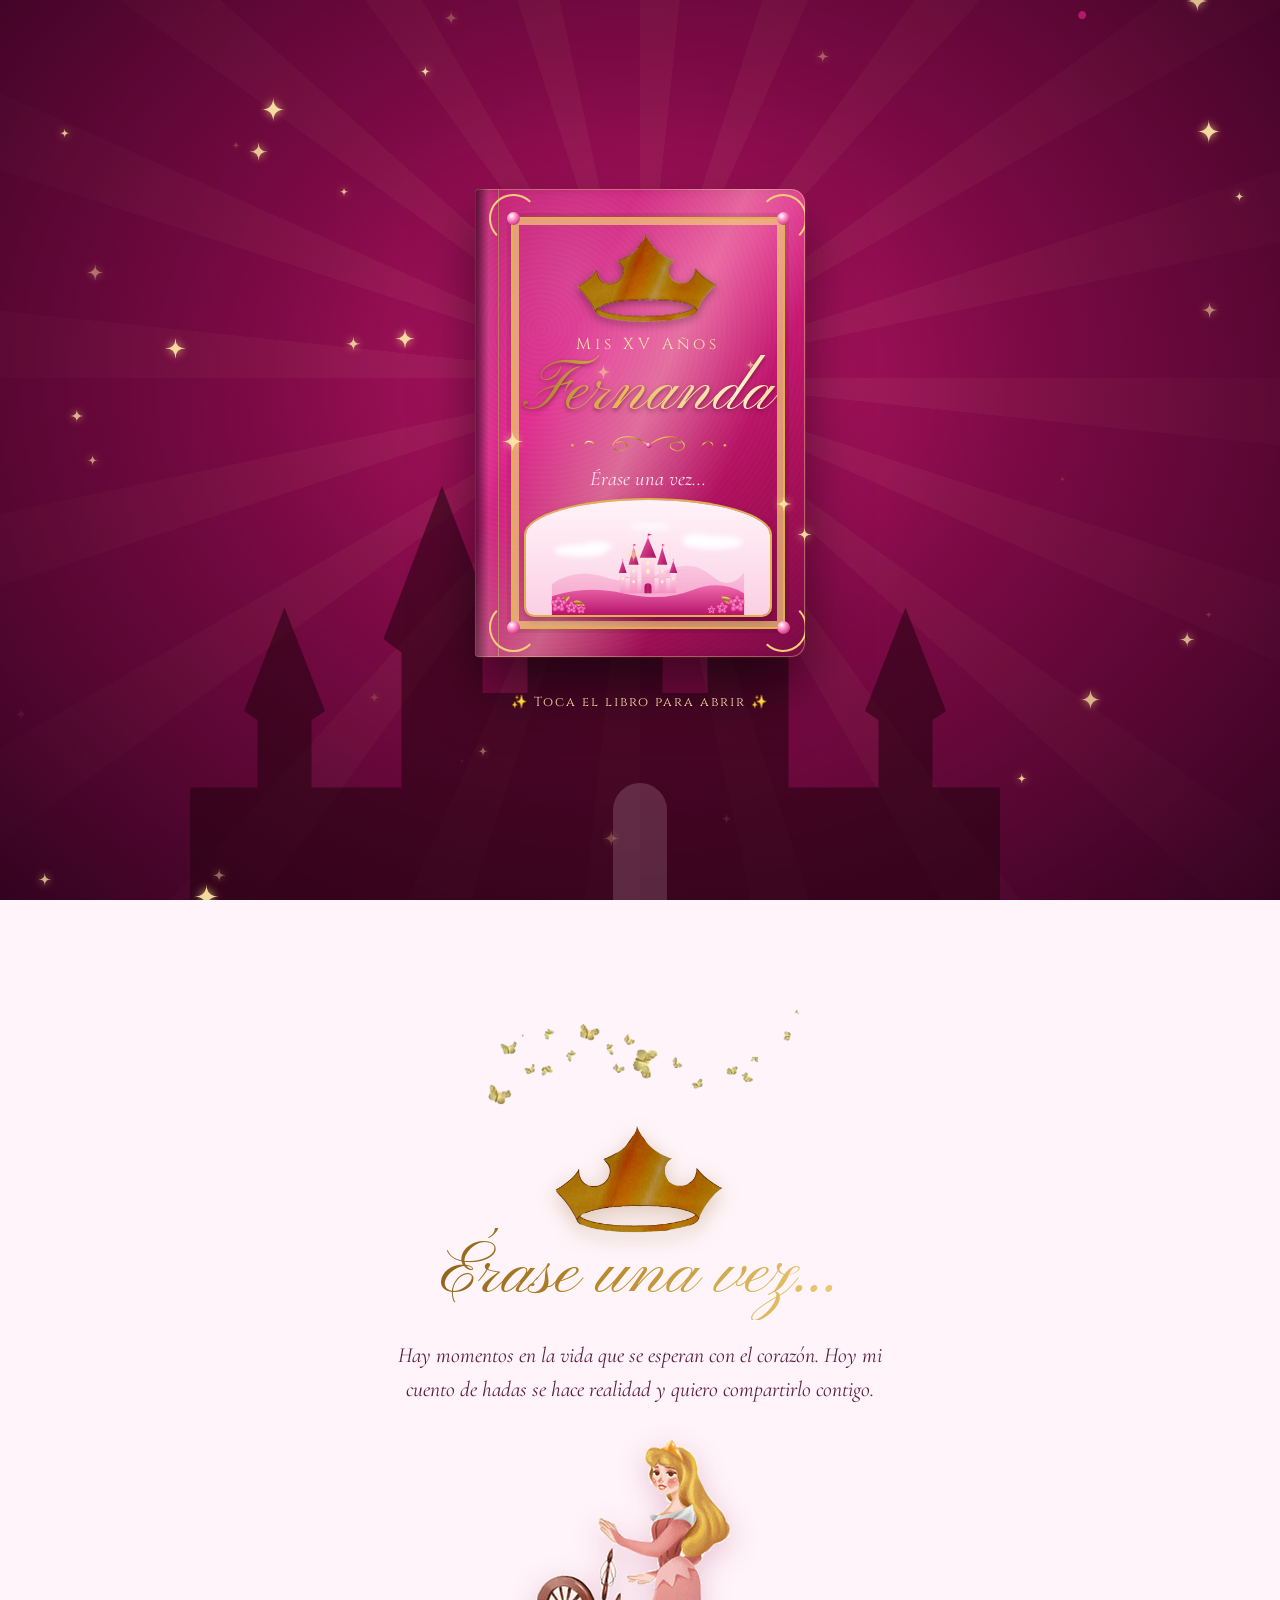
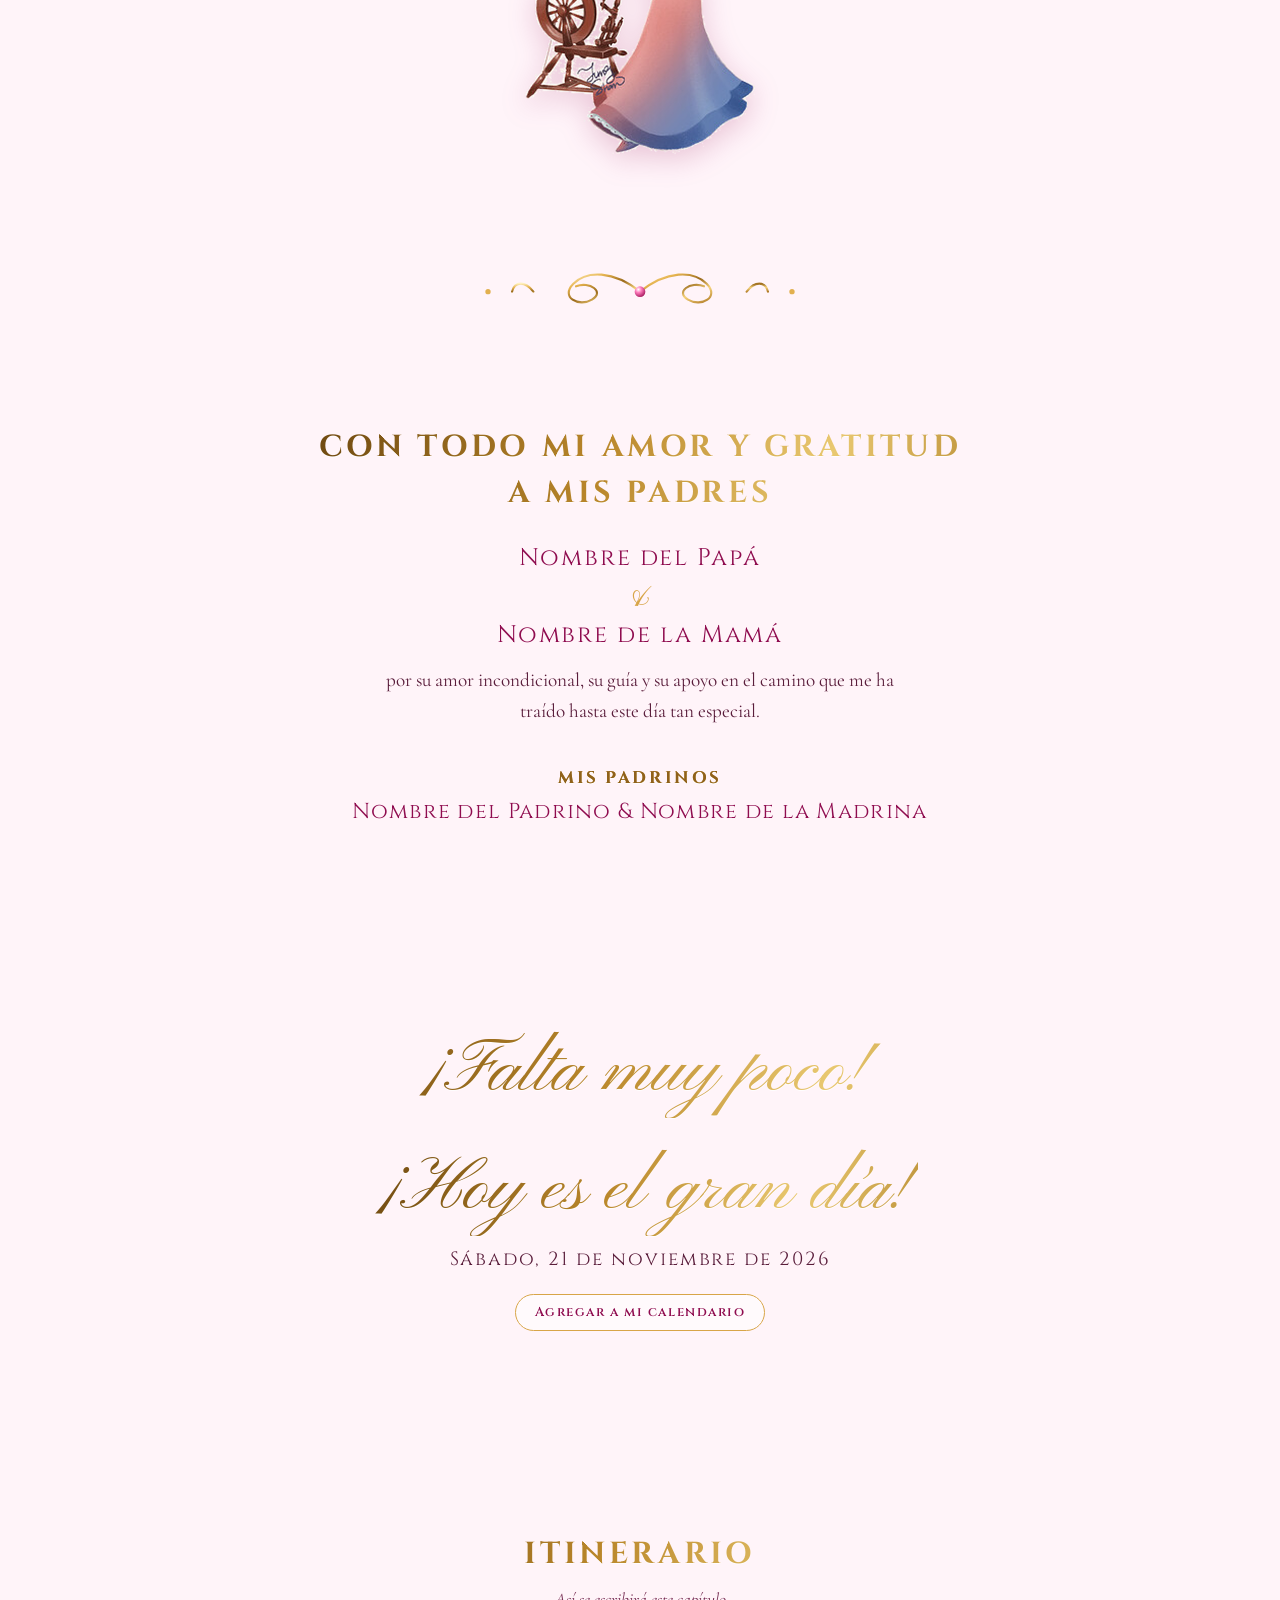
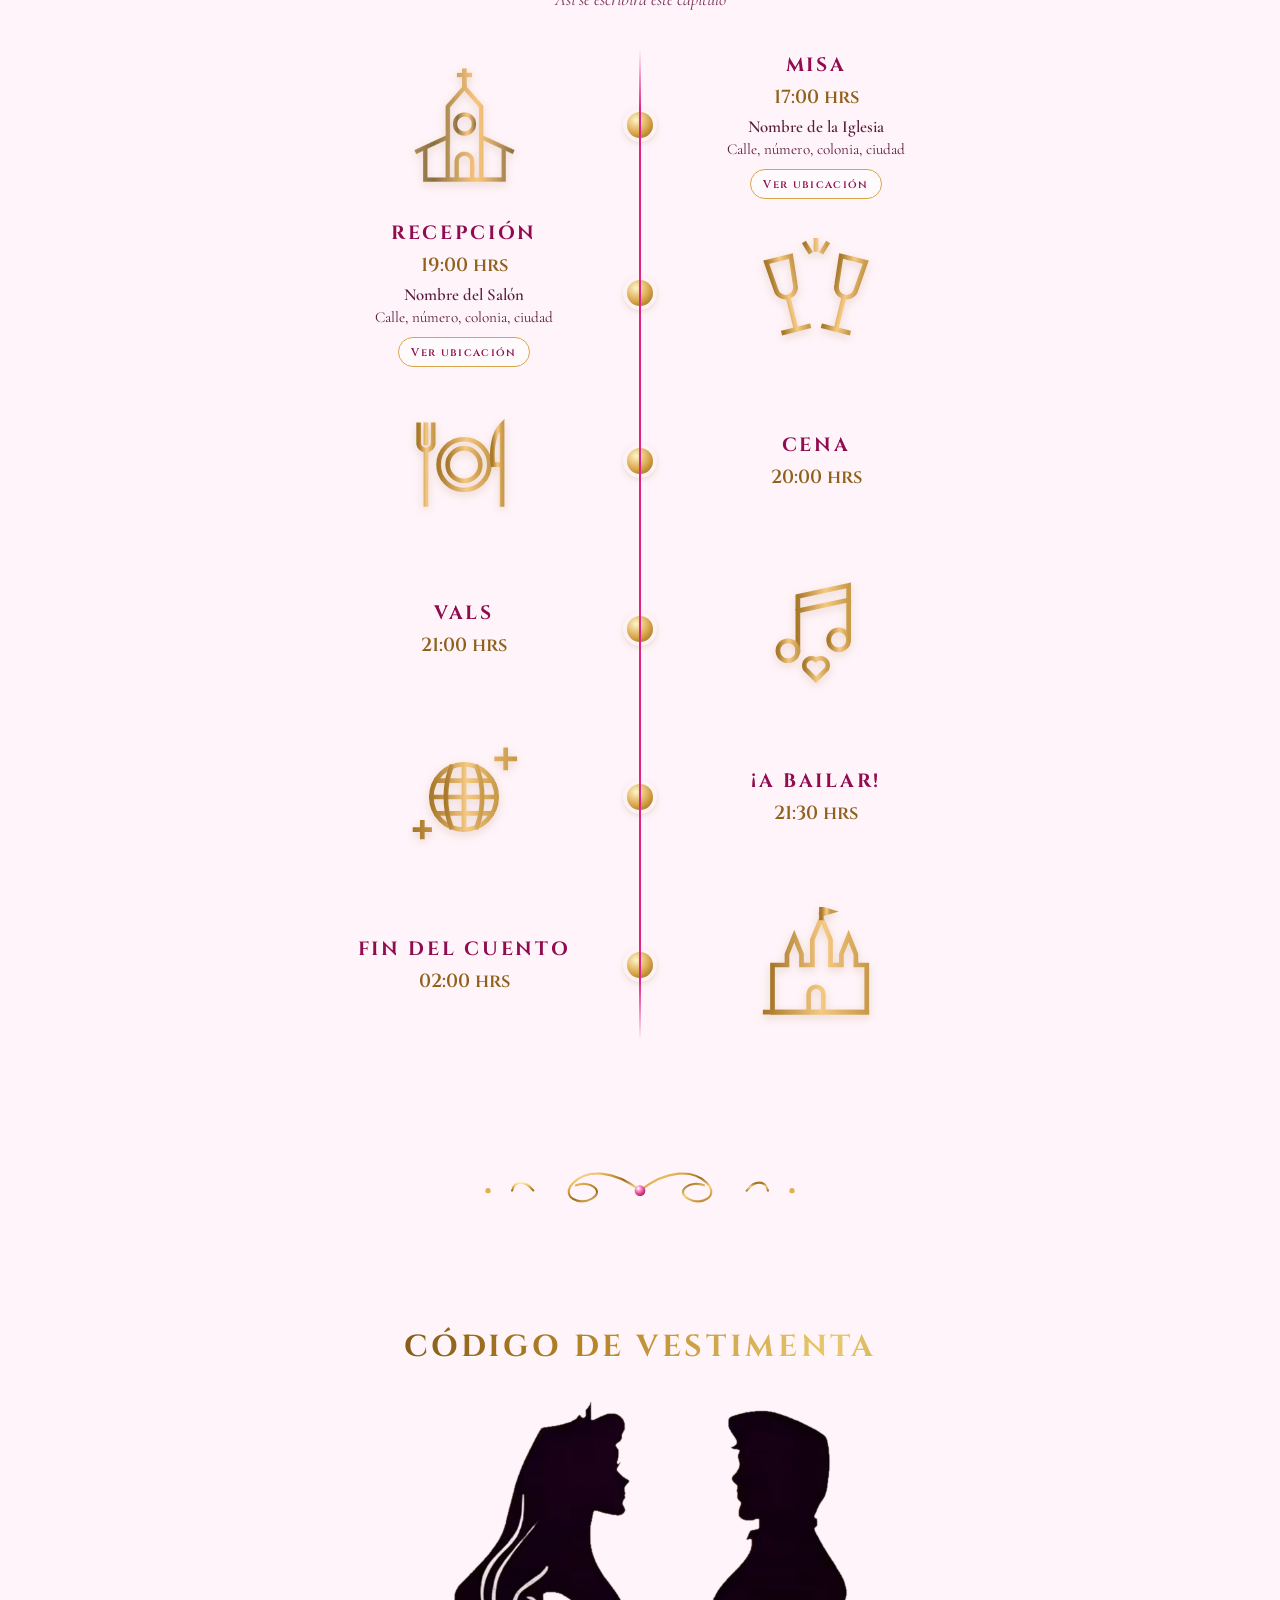
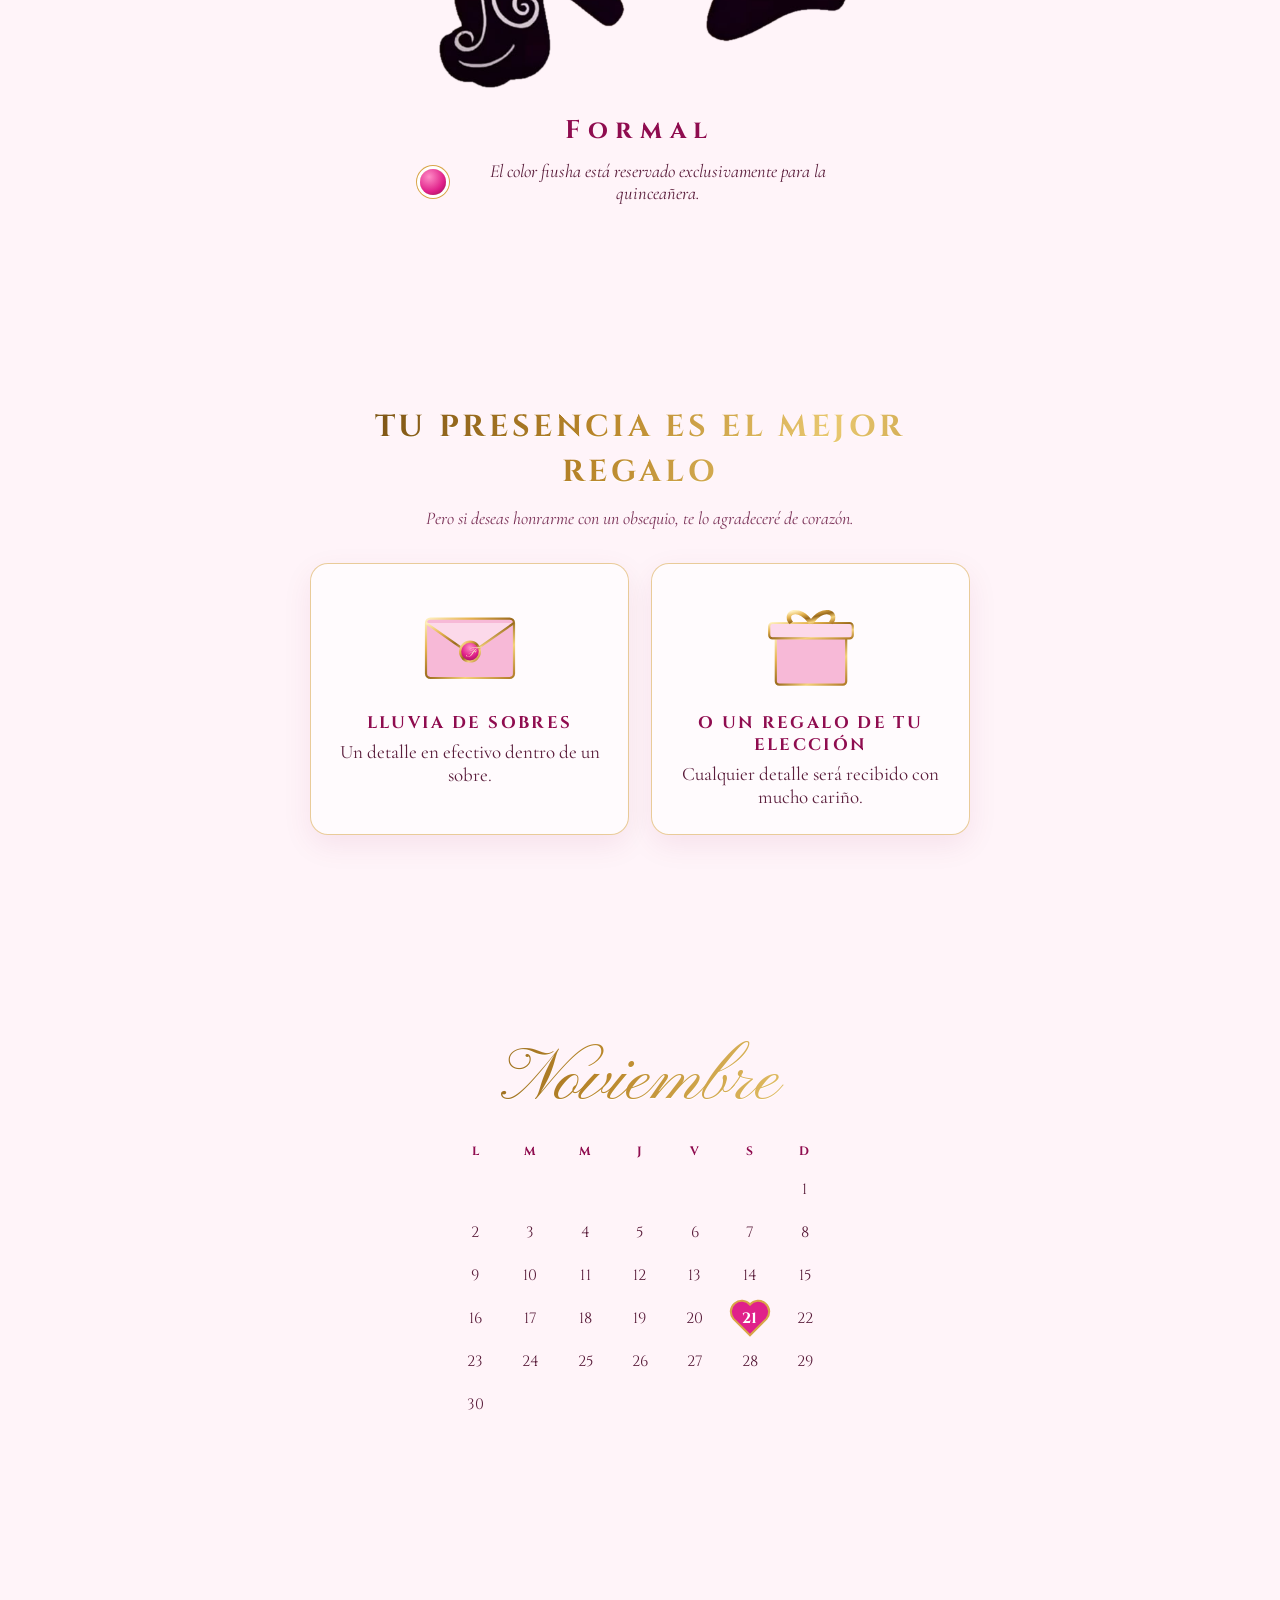
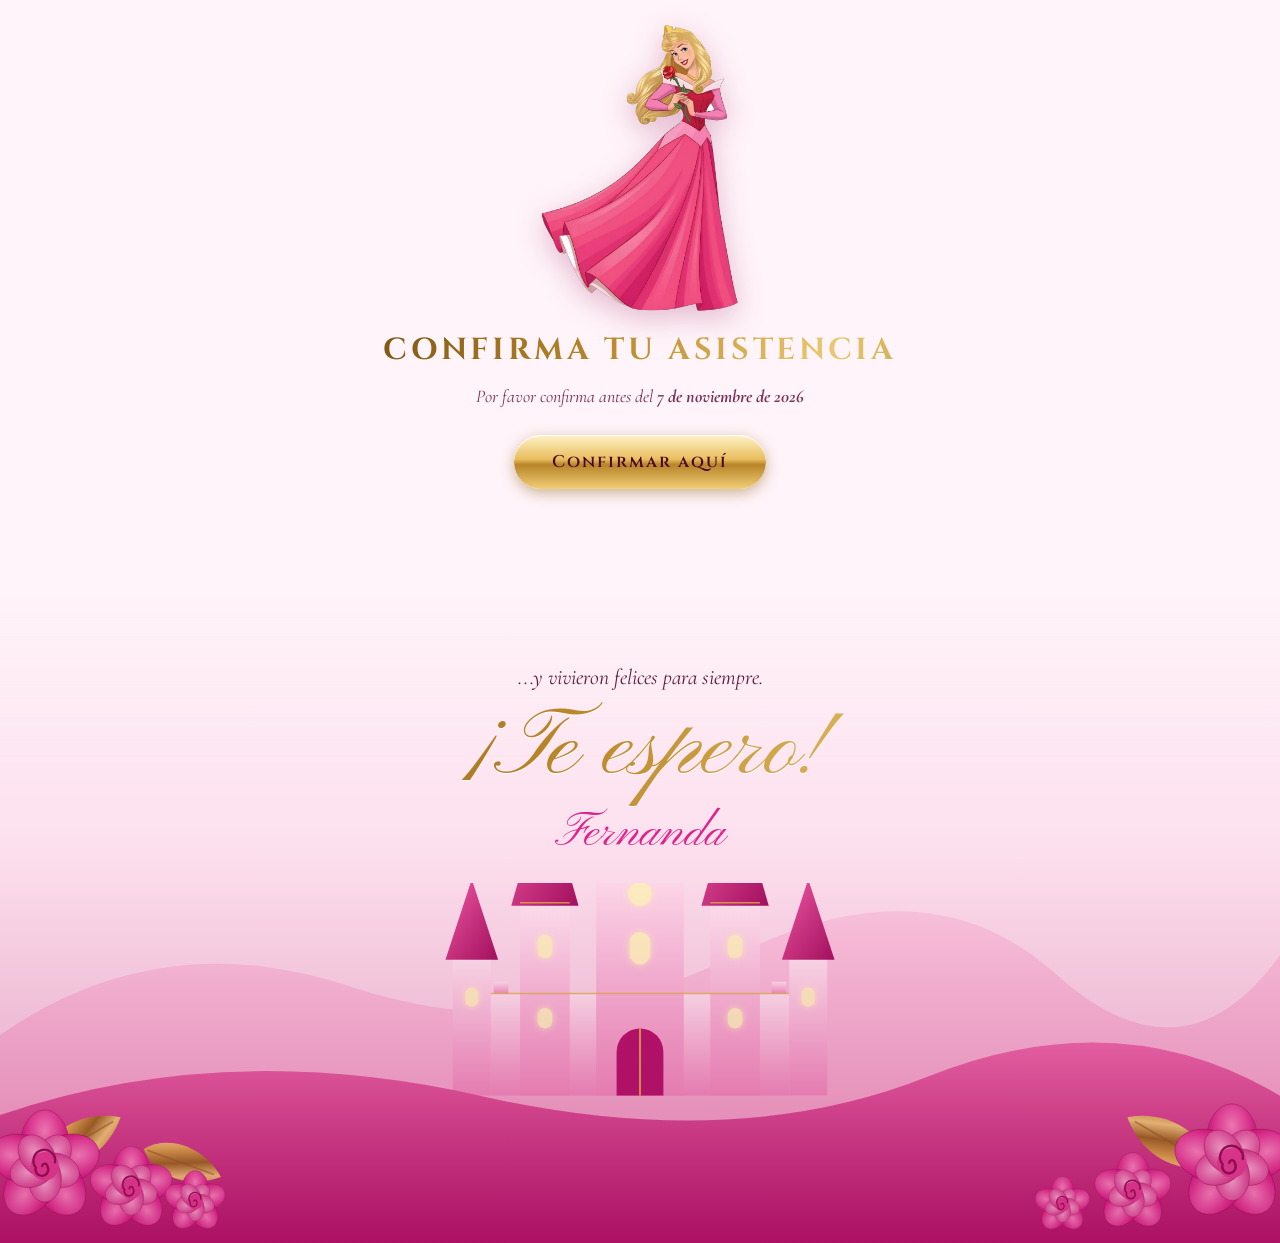
==== index.html @ 74679d44 "Invitación XV años de Fernanda - temática Aurora Co-Authored-By: Claude Opus 5.5 <noreply@anthropic." ====
<!DOCTYPE html>
<html lang="es">
<head>
  <meta charset="UTF-8">
  <meta name="viewport" content="width=device-width, initial-scale=1, viewport-fit=cover">
  <title>Mis XV Años · Fernanda</title>
  <meta name="description" content="Estás invitado a los XV años de Fernanda. Un cuento de hadas hecho realidad.">
  <meta name="theme-color" content="#a3105e">
  <link rel="icon" href="data:image/svg+xml,%3Csvg xmlns='http://www.w3.org/2000/svg' viewBox='0 0 100 100'%3E%3Ctext y='.9em' font-size='90'%3E%F0%9F%91%91%3C/text%3E%3C/svg%3E">
  <meta property="og:title" content="Mis XV Años · Fernanda">
  <meta property="og:description" content="Érase una vez... un cuento que quiero compartir contigo.">

  <link rel="preconnect" href="https://fonts.googleapis.com">
  <link rel="preconnect" href="https://fonts.gstatic.com" crossorigin>
  <link href="https://fonts.googleapis.com/css2?family=Cinzel:wght@400;600;700&family=Cormorant+Garamond:ital,wght@0,400;0,500;0,600;1,500&family=Pinyon+Script&display=swap" rel="stylesheet">
  <link rel="stylesheet" href="css/styles.css?v=9">
</head>
<body class="locked">

  <!-- ================= SÍMBOLOS SVG REUTILIZABLES ================= -->
  <svg class="svg-defs" aria-hidden="true">
    <defs>
      <linearGradient id="gOro" x1="0" y1="0" x2="1" y2="1">
        <stop offset="0" stop-color="#fff1c1"/>
        <stop offset=".25" stop-color="#e6b450"/>
        <stop offset=".5" stop-color="#9a6a1c"/>
        <stop offset=".72" stop-color="#f5d27a"/>
        <stop offset="1" stop-color="#b07a26"/>
      </linearGradient>
      <linearGradient id="gOroV" x1="0" y1="0" x2="0" y2="1">
        <stop offset="0" stop-color="#fff3c9"/>
        <stop offset=".45" stop-color="#e2b04f"/>
        <stop offset=".6" stop-color="#a8731f"/>
        <stop offset="1" stop-color="#f2cf78"/>
      </linearGradient>
      <radialGradient id="gPetalo" cx=".5" cy=".3" r=".8">
        <stop offset="0" stop-color="#ff8cc6"/>
        <stop offset=".55" stop-color="#e0218a"/>
        <stop offset="1" stop-color="#8f0c4f"/>
      </radialGradient>
      <radialGradient id="gPetaloIn" cx=".5" cy=".4" r=".7">
        <stop offset="0" stop-color="#ffb3d9"/>
        <stop offset="1" stop-color="#d1187b"/>
      </radialGradient>
      <radialGradient id="gGema" cx=".35" cy=".3" r=".8">
        <stop offset="0" stop-color="#fff"/>
        <stop offset=".35" stop-color="#ff7fbf"/>
        <stop offset="1" stop-color="#9c0d52"/>
      </radialGradient>
      <radialGradient id="gPerla" cx=".35" cy=".3" r=".8">
        <stop offset="0" stop-color="#fff"/>
        <stop offset=".6" stop-color="#f6e6ee"/>
        <stop offset="1" stop-color="#c9a2b5"/>
      </radialGradient>

      <linearGradient id="gIcono" x1="0" y1="0" x2="1" y2="0">
        <stop offset="0" stop-color="#a8792a"/>
        <stop offset=".55" stop-color="#f6c983"/>
        <stop offset="1" stop-color="#c99a4a"/>
      </linearGradient>
      <linearGradient id="gMuro" x1="0" y1="0" x2="0" y2="1">
        <stop offset="0" stop-color="#ffe3f0"/>
        <stop offset="1" stop-color="#f490c2"/>
      </linearGradient>
      <linearGradient id="gTecho" x1="0" y1="0" x2="1" y2="1">
        <stop offset="0" stop-color="#f35aa6"/>
        <stop offset="1" stop-color="#a3105e"/>
      </linearGradient>
      <linearGradient id="gColina1" x1="0" y1="0" x2="0" y2="1">
        <stop offset="0" stop-color="#fbc6df"/>
        <stop offset="1" stop-color="#f39ac6"/>
      </linearGradient>
      <linearGradient id="gColina2" x1="0" y1="0" x2="0" y2="1">
        <stop offset="0" stop-color="#ee6aac"/>
        <stop offset="1" stop-color="#b5126a"/>
      </linearGradient>
      <filter id="fNube" x="-20%" y="-60%" width="140%" height="220%"><feGaussianBlur stdDeviation="5"/></filter>
      <filter id="fLuz" x="-100%" y="-100%" width="300%" height="300%">
        <feGaussianBlur stdDeviation="2.5" result="b"/>
        <feMerge><feMergeNode in="b"/><feMergeNode in="SourceGraphic"/></feMerge>
      </filter>

      <!-- Castillo detallado -->
      <symbol id="castilloHD" viewBox="60 -20 280 280">
        <g fill="url(#gMuro)">
          <rect x="72" y="165" width="26" height="95"/>
          <rect x="302" y="165" width="26" height="95"/>
          <rect x="98" y="190" width="204" height="70"/>
          <path d="M100 182h10v8h-10zM118 182h10v8h-10zM136 182h10v8h-10zM254 182h10v8h-10zM272 182h10v8h-10zM290 182h10v8h-10z"/>
          <rect x="118" y="128" width="34" height="132"/>
          <rect x="248" y="128" width="34" height="132"/>
          <rect x="170" y="95" width="60" height="165"/>
        </g>
        <g fill="url(#gTecho)">
          <path d="M67 167 85 112 103 167Z"/><path d="M297 167 315 112 333 167Z"/>
          <path d="M112 130 135 50 158 130Z"/><path d="M242 130 265 50 288 130Z"/>
          <path d="M162 98 200 6 238 98Z"/>
        </g>
        <g stroke="#a3105e" stroke-width="1.5">
          <path d="M200 6V-12M135 50V36M265 50V36M85 112v-10M315 112v-10"/>
        </g>
        <g fill="#e0218a">
          <path d="M200-12l18 5-18 5z"/><path d="M135 36l12 4-12 4z"/><path d="M265 36l12 4-12 4z"/>
        </g>
        <g fill="#fff0c2" filter="url(#fLuz)">
          <circle cx="200" cy="122" r="8"/>
          <rect x="193" y="148" width="14" height="22" rx="7"/>
          <rect x="130" y="150" width="10" height="16" rx="5"/><rect x="260" y="150" width="10" height="16" rx="5"/>
          <rect x="80.5" y="186" width="9" height="13" rx="4.5"/><rect x="310.5" y="186" width="9" height="13" rx="4.5"/>
          <rect x="130" y="200" width="10" height="14" rx="5"/><rect x="260" y="200" width="10" height="14" rx="5"/>
        </g>
        <path d="M184 260v-30a16 16 0 0 1 32 0v30Z" fill="#b5126a"/>
        <path d="M200 214v46" stroke="#e2b04f" stroke-width="1.2"/>
        <g fill="none" stroke="#e2b04f" stroke-width="1" opacity=".8">
          <path d="M170 95h60M118 128h34M248 128h34M98 190h204"/>
        </g>
      </symbol>

      <!-- Escena: cielo, nubes, colinas, castillo y rosas -->
      <symbol id="escena" viewBox="0 0 400 240" preserveAspectRatio="xMidYMax slice">
        <g filter="url(#fNube)" fill="#fff">
          <ellipse cx="60" cy="105" rx="55" ry="13" opacity=".9"/>
          <ellipse cx="95" cy="96" rx="30" ry="11" opacity=".8"/>
          <ellipse cx="335" cy="88" rx="62" ry="14" opacity=".9"/>
          <ellipse cx="300" cy="80" rx="28" ry="10" opacity=".8"/>
          <ellipse cx="205" cy="55" rx="42" ry="9" opacity=".6"/>
        </g>
        <path d="M0 175Q50 140 110 160T230 150T330 156T400 150V240H0Z" fill="url(#gColina1)"/>
        <use href="#castilloHD" x="136" y="66" width="128" height="128"/>
        <path d="M0 200Q70 176 150 194T290 188T400 194V240H0Z" fill="url(#gColina2)"/>
        <g>
          <use href="#hoja" x="10" y="200" width="30" height="16" transform="rotate(-30 25 208)"/>
          <use href="#hoja" x="44" y="208" width="26" height="14" transform="rotate(20 57 215)"/>
          <use href="#rosa" x="-6" y="196" width="40" height="40"/>
          <use href="#rosa" x="26" y="208" width="30" height="30"/>
          <use href="#rosa" x="50" y="216" width="22" height="22"/>
          <use href="#hoja" x="350" y="200" width="30" height="16" transform="rotate(-150 365 208)"/>
          <use href="#rosa" x="364" y="194" width="42" height="42"/>
          <use href="#rosa" x="340" y="210" width="28" height="28"/>
          <use href="#rosa" x="322" y="218" width="20" height="20"/>
        </g>
      </symbol>

      <!-- Rosa -->
      <symbol id="rosa" viewBox="-50 -50 100 100">
        <g fill="url(#gPetalo)" stroke="#7a0a43" stroke-width=".6" stroke-opacity=".5">
          <ellipse rx="19" ry="27" transform="rotate(0) translate(0 -17)"/>
          <ellipse rx="19" ry="27" transform="rotate(72) translate(0 -17)"/>
          <ellipse rx="19" ry="27" transform="rotate(144) translate(0 -17)"/>
          <ellipse rx="19" ry="27" transform="rotate(216) translate(0 -17)"/>
          <ellipse rx="19" ry="27" transform="rotate(288) translate(0 -17)"/>
        </g>
        <g fill="url(#gPetaloIn)" stroke="#8f0c4f" stroke-width=".6" stroke-opacity=".5">
          <ellipse rx="13" ry="18" transform="rotate(36) translate(0 -10)"/>
          <ellipse rx="13" ry="18" transform="rotate(108) translate(0 -10)"/>
          <ellipse rx="13" ry="18" transform="rotate(180) translate(0 -10)"/>
          <ellipse rx="13" ry="18" transform="rotate(252) translate(0 -10)"/>
          <ellipse rx="13" ry="18" transform="rotate(324) translate(0 -10)"/>
        </g>
        <circle r="11" fill="#e83d97"/>
        <path d="M0 0m-2 0a2 2 0 1 1 4 0a5 5 0 1 1-9 1a8.5 8.5 0 1 1 15-4" fill="none" stroke="#8f0c4f" stroke-width="1.8" stroke-linecap="round"/>
      </symbol>

      <!-- Hoja dorada -->
      <symbol id="hoja" viewBox="0 -12 44 24">
        <path d="M0 0C10-12 30-12 44 0 30 12 10 12 0 0Z" fill="url(#gOro)"/>
        <path d="M2 0H40" stroke="#8f611b" stroke-width=".8" opacity=".6"/>
      </symbol>

      <!-- Tiara -->
      <symbol id="corona" viewBox="0 0 120 80">
        <path d="M8 70 Q6 52 14 46 Q26 40 32 22 Q40 42 50 34 Q56 20 60 4 Q64 20 70 34 Q80 42 88 22 Q94 40 106 46 Q114 52 112 70 Q60 58 8 70Z" fill="url(#gOroV)" stroke="#8f611b" stroke-width="1.2"/>
        <path d="M14 66 Q60 54 106 66" fill="none" stroke="#fff3c9" stroke-width="1.5" opacity=".8"/>
        <path d="M50 34 Q60 44 70 34" fill="none" stroke="#8f611b" stroke-width="1"/>
        <ellipse cx="60" cy="34" rx="5" ry="8" fill="url(#gGema)" stroke="#8f611b" stroke-width=".8"/>
        <circle cx="32" cy="44" r="3.6" fill="url(#gGema)"/>
        <circle cx="88" cy="44" r="3.6" fill="url(#gGema)"/>
        <circle cx="60" cy="5" r="2.6" fill="#fff6dc"/>
        <circle cx="32" cy="22" r="2.2" fill="#fff6dc"/>
        <circle cx="88" cy="22" r="2.2" fill="#fff6dc"/>
      </symbol>

      <!-- Floritura -->
      <symbol id="flori" viewBox="0 0 240 40">
        <g fill="none" stroke="url(#gOro)" stroke-width="1.6" stroke-linecap="round">
          <path d="M120 20C100 4 80 4 70 14S74 32 84 26 82 12 72 16"/>
          <path d="M120 20C140 4 160 4 170 14S166 32 156 26 158 12 168 16"/>
          <path d="M70 20H8M170 20H232"/>
          <path d="M40 20c-6-8-14-8-16 0M200 20c6-8 14-8 16 0"/>
        </g>
        <circle cx="120" cy="20" r="4" fill="url(#gGema)"/>
        <circle cx="6" cy="20" r="2" fill="#e2b04f"/><circle cx="234" cy="20" r="2" fill="#e2b04f"/>
      </symbol>

      <!-- Rueca -->
      <symbol id="rueca" viewBox="0 0 120 120">
        <g fill="none" stroke="url(#gOro)" stroke-width="3" stroke-linecap="round">
          <circle cx="62" cy="48" r="34"/>
          <circle cx="62" cy="48" r="28" stroke-width="1.2"/>
          <g stroke-width="2">
            <path d="M62 14V82M28 48H96M38 24l48 48M86 24 38 72"/>
          </g>
          <path d="M30 104 50 70M94 104 76 70M20 108H104M62 82v22"/>
          <path d="M14 108 30 60"/>
        </g>
        <circle cx="62" cy="48" r="6" fill="url(#gGema)"/>
        <path d="M30 60q-6-20 4-34" fill="none" stroke="#e0218a" stroke-width="2" stroke-dasharray="2 3"/>
      </symbol>

      <!-- Castillo -->
      <symbol id="castillo" viewBox="0 0 400 220">
        <path d="M0 220V170h30v-30l-6-4 18-46 18 46-6 4v30h40v-60l-8-6 26-68 26 68-8 6v18h20V70l-10-8 40-62 40 62-10 8v58h20v-18l-8-6 26-68 26 68-8 6v60h40v-30l-6-4 18-46 18 46-6 4v30h30v50Z"/>
        <path d="M188 220v-40a12 12 0 0 1 24 0v40Z" fill="#fff" opacity=".25"/>
      </symbol>

      <!-- Mariposa -->
      <symbol id="mariposa" viewBox="0 0 40 30">
        <path d="M20 15C14 2 2 0 3 8s10 8 17 7C12 18 4 26 10 28s9-6 10-13ZM20 15C26 2 38 0 37 8s-10 8-17 7c8 3 16 11 10 13s-9-6-10-13Z" fill="url(#gOro)"/>
        <path d="M20 8v16" stroke="#8f611b" stroke-width="1.4" stroke-linecap="round"/>
      </symbol>
    </defs>
  </svg>

  <!-- Partículas: pétalos y destellos -->
  <canvas id="fx" aria-hidden="true"></canvas>

  <!-- ===================== INTRO: EL LIBRO ===================== -->
  <div id="intro">
    <div class="intro-rays"></div>
    <svg class="intro-castle" aria-hidden="true"><use href="#castillo"/></svg>

    <div class="book-stage">
      <div class="book" id="book" role="button" tabindex="0" aria-label="Abrir el libro de la invitación">
        <div class="book-back"></div>

        <!-- Página final (derecha, fija) -->
        <div class="page-static page right">
          <div class="page-in p3">
            <img class="pg-crown" src="assets/img/corona.png" alt="">
            <p class="ink" data-c="cuento.pagina3"></p>
            <p class="ink script pg-name" data-c="nombre"></p>
            <button class="ink btn-gold" id="enterBtn" type="button">Abrir mi invitación</button>
          </div>
        </div>

        <!-- Hoja 1 -->
        <div class="leaf leaf-1">
          <div class="face front page right">
            <div class="page-in p1">
              <img class="pg-aurora" src="assets/img/aurora-rosa.png" alt="">
              <p class="ink" data-c="cuento.pagina1"></p>
              <svg class="pg-flori ink"><use href="#flori"/></svg>
            </div>
          </div>
          <div class="face back page left">
            <div class="page-in p2">
              <div class="hadas ink"><span class="hada h1"></span><span class="hada h2"></span><span class="hada h3"></span></div>
              <p class="ink" data-c="cuento.pagina2"></p>
              <svg class="pg-flori ink"><use href="#flori"/></svg>
            </div>
          </div>
        </div>

        <!-- Portada -->
        <div class="leaf cover">
          <div class="face front cover-front">
            <div class="cover-shine"></div>
            <div class="cover-frame">
              <span class="corner tl"></span><span class="corner tr"></span>
              <span class="corner bl"></span><span class="corner br"></span>
            </div>
            <div class="cover-content">
              <img class="cv-crown" src="assets/img/corona.png" alt="">
              <p class="cv-pre" data-c="titulo"></p>
              <p class="cv-name script" data-c="nombre"></p>
              <svg class="cv-flori"><use href="#flori"/></svg>
              <p class="cv-sub" data-c="cuento.portada"></p>
              <svg class="cv-castle" viewBox="0 0 400 240" aria-hidden="true"><use href="#escena"/></svg>
            </div>
          </div>
          <div class="face back page left">
            <div class="page-in p0">
              <p class="ink script pg-erase" data-c="cuento.portada"></p>
              <img class="pg-rueca ink" src="assets/img/aurora-rueca.png" alt="">
            </div>
          </div>
        </div>
      </div>
    </div>

    <p class="tap-hint">✨ Toca el libro para abrir ✨</p>
    <div class="flash"></div>
  </div>

  <!-- ===================== INVITACIÓN ===================== -->
  <main id="invitacion">

    <!-- HERO -->
    <section class="hero">
      <div class="hero-bg"></div>
      <svg class="escena" aria-hidden="true"><use href="#escena"/></svg>
      <div class="frame-wrap">
        <img class="marco" src="assets/img/marco-aurora.png" alt="Princesa en espejo dorado">
        <span class="fairy fairy-rosa"></span>
        <span class="fairy fairy-azul"></span>
        <span class="fairy fairy-verde"></span>
      </div>

      <div class="name-block">
        <p class="pre-title" data-c="titulo"></p>
        <div class="ribbon">
          <h1 class="hero-name script oro-text" data-c="nombre"></h1>
        </div>
        <p class="hero-date" id="heroDate"></p>
      </div>

      <a href="#cuento" class="scroll-hint" aria-label="Bajar">
        <span>Desliza</span>
        <svg viewBox="0 0 24 24"><path d="M6 9l6 6 6-6" fill="none" stroke="currentColor" stroke-width="2"/></svg>
      </a>
    </section>

    <!-- CUENTO / FRASE -->
    <section class="sec cuento" id="cuento">
      <img class="mariposas reveal" src="assets/img/mariposas.png" alt="" aria-hidden="true">
      <img class="corona-sec reveal-zoom" src="assets/img/corona.png" alt="">
      <h2 class="script-title oro-text reveal">Érase una vez...</h2>
      <p class="frase reveal" data-c="frase"></p>
      <img class="aurora-cuento reveal-zoom" src="assets/img/aurora-rueca.png" alt="">
    </section>

    <div class="divider"><svg><use href="#flori"/></svg></div>

    <!-- PADRES -->
    <section class="sec padres">
      <h2 class="caps-title oro-text reveal" data-c="padres.texto"></h2>
      <div class="nombres reveal">
        <p class="nombre-caps" data-c="padres.papa"></p>
        <span class="amp script">&amp;</span>
        <p class="nombre-caps" data-c="padres.mama"></p>
      </div>
      <p class="dedicatoria reveal" data-c="padres.dedicatoria"></p>
      <div id="padrinos"></div>
    </section>

    <!-- CUENTA REGRESIVA -->
    <section class="sec countdown-sec">
      <h2 class="script-title oro-text reveal">¡Falta muy poco!</h2>
      <div class="countdown reveal" id="countdown">
        <div class="cd"><span class="num" id="cdD">00</span><span class="lbl">Días</span></div>
        <span class="sep">:</span>
        <div class="cd"><span class="num" id="cdH">00</span><span class="lbl">Horas</span></div>
        <span class="sep">:</span>
        <div class="cd"><span class="num" id="cdM">00</span><span class="lbl">Min</span></div>
        <span class="sep">:</span>
        <div class="cd"><span class="num" id="cdS">00</span><span class="lbl">Seg</span></div>
      </div>
      <p class="cd-date reveal" id="cdDate"></p>
      <a class="btn-outline reveal" id="calBtn" target="_blank" rel="noopener">Agregar a mi calendario</a>
    </section>

    <!-- ITINERARIO -->
    <section class="sec itinerario">
      <h2 class="caps-title oro-text reveal">Itinerario</h2>
      <p class="sub reveal">Así se escribirá este capítulo</p>
      <ol class="timeline" id="timeline"></ol>
    </section>

    <div class="divider"><svg><use href="#flori"/></svg></div>

    <!-- VESTIMENTA -->
    <section class="sec vestimenta">
      <h2 class="caps-title oro-text reveal">Código de vestimenta</h2>
      <img class="siluetas reveal-zoom" src="assets/img/siluetas.png" alt="Siluetas de princesa y príncipe">
      <p class="dress-type reveal" data-c="vestimenta.tipo"></p>
      <p class="dress-note reveal"><span class="swatch"></span><span data-c="vestimenta.nota"></span></p>
    </section>

    <!-- REGALOS -->
    <section class="sec regalos">
      <h2 class="caps-title oro-text reveal" data-c="regalos.titulo"></h2>
      <p class="sub reveal" data-c="regalos.texto"></p>
      <div class="gifts" id="gifts"></div>
    </section>

    <!-- CALENDARIO -->
    <section class="sec calendario">
      <h2 class="script-title oro-text reveal" id="calMonth"></h2>
      <div class="cal reveal" id="cal"></div>
    </section>

    <!-- RSVP -->
    <section class="sec rsvp">
      <img class="aurora-rsvp reveal-zoom" src="assets/img/aurora-rosa.png" alt="">
      <h2 class="caps-title oro-text reveal">Confirma tu asistencia</h2>
      <p class="sub reveal">Por favor confirma antes del <strong data-c="rsvp.fechaLimite"></strong></p>
      <a class="btn-gold big reveal" id="rsvpBtn" target="_blank" rel="noopener">Confirmar aquí</a>
    </section>

    <!-- FINAL -->
    <footer class="final">
      <svg class="escena" aria-hidden="true"><use href="#escena"/></svg>
      <p class="despedida reveal" data-c="despedida"></p>
      <h2 class="script-title big oro-text reveal">¡Te espero!</h2>
      <p class="firma script reveal" data-c="nombre"></p>
    </footer>
  </main>

  <!-- Música -->
  <audio id="bgMusic" loop preload="auto"></audio>
  <button id="musicBtn" class="music-btn" type="button" aria-label="Pausar o reproducir música">
    <span class="bars"><i></i><i></i><i></i><i></i></span>
    <svg class="note" viewBox="0 0 24 24"><path d="M9 18a3 3 0 1 1-2-2.8V5l12-2v11a3 3 0 1 1-2-2.8V6.3l-8 1.4Z" fill="currentColor"/></svg>
  </button>

  <script src="js/config.js?v=9"></script>
  <script src="js/main.js?v=9"></script>
</body>
</html>
---- css/styles.css ----
/* =========================================================
   XV AÑOS · TEMÁTICA AURORA · FIUSHA & ORO
   ========================================================= */
:root {
  --fucsia: #e0218a;
  --fucsia-2: #c2166f;
  --fucsia-deep: #8f0c4f;
  --fucsia-dark: #4a0629;
  --rosa: #f7b9d7;
  --rosa-2: #fcd9ea;
  --blush: #fff4f9;
  --oro: #d8a548;
  --oro-claro: #f8e2a6;
  --oro-osc: #8f611b;
  --tinta: #5a1d3b;
  --oro-grad: linear-gradient(100deg, #9a6a1c 0%, #e9bd5d 20%, #fff3c9 38%, #e2b04f 55%, #a8731f 75%, #f2cf78 100%);
  --oro-grad-dark: linear-gradient(100deg, #6e4810 0%, #b9862a 20%, #e9c870 36%, #a87720 52%, #6e4810 72%, #c99a3a 100%);
  --script: 'Pinyon Script', cursive;
  --caps: 'Cinzel', serif;
  --serif: 'Cormorant Garamond', Georgia, serif;
}

* { box-sizing: border-box; margin: 0; padding: 0; }
html { scroll-behavior: smooth; -webkit-text-size-adjust: 100%; }
body {
  font-family: var(--serif);
  font-size: 18px;
  color: var(--tinta);
  background: var(--blush);
  overflow-x: hidden;
  -webkit-font-smoothing: antialiased;
}
body.locked { overflow: hidden; height: 100vh; height: 100dvh; }
img, svg { display: block; }
a { color: inherit; }
.script { font-family: var(--script); font-weight: 400; }
.svg-defs { position: absolute; width: 0; height: 0; overflow: hidden; }

.oro-text {
  background: var(--oro-grad);
  background-size: 220% 100%;
  -webkit-background-clip: text;
  background-clip: text;
  color: transparent;
  animation: shimmer 6s linear infinite;
}
@keyframes shimmer { to { background-position: -220% 0; } }
/* sobre fondos claros, un dorado más profundo para que se lea */
#invitacion .oro-text:not(.hero-name),
.cd .num, .mirror-mono { background-image: var(--oro-grad-dark); }
#invitacion .oro-text:not(.hero-name) { filter: drop-shadow(0 1px 0 rgba(255, 255, 255, .8)); }

#fx {
  position: fixed; inset: 0;
  width: 100%; height: 100%;
  pointer-events: none;
  z-index: 150;
}

/* =========================================================
   INTRO · LIBRO
   ========================================================= */
#intro {
  position: fixed; inset: 0;
  z-index: 100;
  display: flex; flex-direction: column;
  align-items: center; justify-content: center;
  gap: 4vh;
  background:
    radial-gradient(ellipse at 50% 42%, #c4176f 0%, #7d0a45 42%, #330320 100%);
  overflow: hidden;
  transition: opacity 1.2s ease .5s, visibility 0s linear 1.7s;
}
.intro-rays {
  position: absolute; left: 50%; top: 42%;
  width: 180vmax; height: 180vmax;
  transform: translate(-50%, -50%);
  background: repeating-conic-gradient(from 0deg, rgba(255, 220, 160, .07) 0 6deg, transparent 6deg 18deg);
  mask-image: radial-gradient(circle, #000 0%, transparent 55%);
  -webkit-mask-image: radial-gradient(circle, #000 0%, transparent 55%);
  animation: spin 80s linear infinite;
}
@keyframes spin { to { transform: translate(-50%, -50%) rotate(360deg); } }
.intro-castle {
  position: absolute; bottom: 0; left: 50%;
  width: min(900px, 140vw); height: auto; aspect-ratio: 400 / 220;
  transform: translateX(-50%);
  fill: #22020f; opacity: .55;
}

.book-stage {
  perspective: 2400px;
  animation: floaty 4.5s ease-in-out infinite;
  position: relative; z-index: 2;
}
@keyframes floaty { 50% { transform: translateY(-10px); } }

.book {
  --bw: min(70vw, 330px, 50vh);
  --os: 1;
  width: var(--bw);
  height: calc(var(--bw) * 1.42);
  position: relative;
  transform-style: preserve-3d;
  transition: transform 1.6s cubic-bezier(.6, .05, .25, 1);
  cursor: pointer;
  font-size: calc(var(--bw) * .062);
  outline: none;
}
.book.open { transform: scale(var(--os)) translateX(50%); cursor: default; }

.book-back {
  position: absolute; inset: 0;
  border-radius: 4px 14px 14px 4px;
  background: linear-gradient(135deg, #a3105e, #6b0a3c);
  box-shadow: 0 30px 60px rgba(0, 0, 0, .55), 0 0 0 2px #c79a3f inset;
  transform: translateZ(-3px);
}

.page {
  background:
    radial-gradient(ellipse at 50% 45%, #fffaf4 0%, #fdeef0 60%, #f4d6df 100%);
  color: #5a1d3b;
}
.page.right { box-shadow: inset 14px 0 18px -10px rgba(90, 20, 50, .35); border-radius: 0 10px 10px 0; }
.page.left  { box-shadow: inset -14px 0 18px -10px rgba(90, 20, 50, .35); border-radius: 10px 0 0 10px; }

.page-static {
  position: absolute;
  top: 6px; bottom: 6px; left: 0; right: 8px;
}
/* canto de las hojas */
.page-static::after {
  content: ""; position: absolute; top: 2px; bottom: 2px; right: -6px; width: 6px;
  background: repeating-linear-gradient(90deg, #f6e4ea 0 1px, #dcbcc8 1px 2px);
  border-radius: 0 3px 3px 0;
}

.leaf {
  position: absolute;
  top: 6px; bottom: 6px; left: 0; right: 8px;
  transform-origin: left center;
  transform-style: preserve-3d;
  transition: transform 1.8s cubic-bezier(.645, .045, .355, 1);
}
.leaf.cover { top: 0; bottom: 0; right: 0; z-index: 5; }
.leaf-1 { z-index: 4; }
.leaf.flipped { transform: rotateY(-180deg); }

.face {
  position: absolute; inset: 0;
  backface-visibility: hidden;
  -webkit-backface-visibility: hidden;
  overflow: hidden;
}
.face.back { transform: rotateY(180deg); }

/* Portada */
.cover-front {
  border-radius: 4px 14px 14px 4px;
  background:
    radial-gradient(ellipse at 30% 20%, rgba(255, 255, 255, .18), transparent 50%),
    repeating-radial-gradient(circle at 20% 30%, rgba(0, 0, 0, .03) 0 2px, transparent 2px 5px),
    linear-gradient(140deg, #c0136c 0%, #e0218a 38%, #b0125f 70%, #7d0a45 100%);
  box-shadow: inset 10px 0 14px -6px rgba(0, 0, 0, .45), inset 0 0 0 1px rgba(255, 220, 150, .4);
}
.cover-front::before { /* lomo */
  content: ""; position: absolute; left: 0; top: 0; bottom: 0; width: 7%;
  background: linear-gradient(90deg, rgba(0, 0, 0, .35), rgba(255, 255, 255, .08) 60%, transparent);
  border-right: 1px solid rgba(240, 200, 120, .5);
}
.cover-shine {
  position: absolute; inset: -50%;
  background: linear-gradient(115deg, transparent 40%, rgba(255, 240, 210, .35) 50%, transparent 60%);
  animation: sweep 4.5s ease-in-out infinite;
}
@keyframes sweep { 0%, 30% { transform: translateX(-60%); } 70%, 100% { transform: translateX(60%); } }

.cover-frame {
  position: absolute; inset: 6% 6% 6% 11%;
  border: 2px solid #e2b04f;
  box-shadow: 0 0 0 4px rgba(0, 0, 0, .08), inset 0 0 0 5px transparent, inset 0 0 0 6px rgba(242, 207, 120, .7);
  border-radius: 6px;
}
.corner {
  position: absolute; width: 18%; aspect-ratio: 1;
  border: 2px solid #f2cf78;
  border-radius: 50%;
}
.corner::after {
  content: ""; position: absolute; width: 30%; aspect-ratio: 1; border-radius: 50%;
  background: radial-gradient(circle at 35% 30%, #fff, #ff7fbf 40%, #9c0d52);
  left: 35%; top: 35%;
}
.corner.tl { left: -9%; top: -6%; border-color: #f2cf78 transparent transparent #f2cf78; }
.corner.tr { right: -9%; top: -6%; border-color: #f2cf78 #f2cf78 transparent transparent; }
.corner.bl { left: -9%; bottom: -6%; border-color: transparent transparent #f2cf78 #f2cf78; }
.corner.br { right: -9%; bottom: -6%; border-color: transparent #f2cf78 #f2cf78 transparent; }

.cover-content {
  position: absolute; inset: 9% 9% 9% 14%;
  display: flex; flex-direction: column; align-items: center; justify-content: center;
  text-align: center;
}
.cv-crown { width: 56%; height: auto; filter: drop-shadow(0 3px 4px rgba(0, 0, 0, .35)); }
.cv-pre {
  font-family: var(--caps); letter-spacing: .25em; font-size: .78em; margin-top: .6em;
  color: #f8e2a6;
}
.cv-name {
  font-size: 3.4em; line-height: 1.1; padding: 0 .2em;
  background: var(--oro-grad); background-size: 220% 100%;
  -webkit-background-clip: text; background-clip: text; color: transparent;
  animation: shimmer 5s linear infinite;
  filter: drop-shadow(0 2px 2px rgba(60, 0, 30, .5));
}
.cv-flori { width: 80%; aspect-ratio: 6 / 1; height: auto; }
.cv-sub { font-style: italic; color: #fde8f2; font-size: 1em; margin-top: .4em; }
.cv-castle { width: 96%; height: auto; aspect-ratio: 400 / 240; margin-top: .4em; border-radius: 50% 50% 8px 8px / 30% 30% 8px 8px; background: linear-gradient(180deg, #fff3f8, #fbd0e4); box-shadow: 0 0 0 2px #e2b04f, 0 4px 10px rgba(0, 0, 0, .3); }

/* Contenido de páginas */
.page-in {
  position: absolute; inset: 8%;
  border: 1px solid rgba(216, 165, 72, .6);
  outline: 1px solid rgba(216, 165, 72, .3); outline-offset: 4px;
  border-radius: 4px;
  display: flex; flex-direction: column; align-items: center; justify-content: center;
  text-align: center;
  padding: 8%;
  gap: .6em;
  font-weight: 600;
  line-height: 1.35;
  font-size: 1.05em;
}
.page .ink { opacity: 0; transform: translateY(8px); transition: opacity 1s ease, transform 1s ease; }
.page-in.show .ink { opacity: 1; transform: none; }
.page-in.show .ink:nth-child(2) { transition-delay: .35s; }
.page-in.show .ink:nth-child(3) { transition-delay: .8s; }
.page-in.show .ink:nth-child(4) { transition-delay: 1.3s; }

.pg-erase { font-size: 2.5em; color: var(--fucsia-deep); line-height: 1.2; font-weight: 400; }
.pg-rueca { width: auto; height: 8em; max-width: 100%; object-fit: contain; }
.pg-aurora { width: auto; height: 7.5em; max-width: 100%; object-fit: contain; }
.pg-crown { width: 50%; height: auto; }
.pg-flori { width: 90%; aspect-ratio: 6 / 1; height: auto; }
.pg-name { font-size: 2.6em; color: var(--fucsia); font-weight: 400; line-height: 1; }
.hadas { display: flex; gap: .8em; height: 2.4em; align-items: center; }
.hada { width: .9em; height: .9em; border-radius: 50%; animation: hadaFloat 2.4s ease-in-out infinite; }
.hada.h1 { background: #ff5fae; box-shadow: 0 0 10px 4px #ff7fbf; }
.hada.h2 { background: #6fb7ff; box-shadow: 0 0 10px 4px #8fc7ff; animation-delay: .4s; }
.hada.h3 { background: #6be0a0; box-shadow: 0 0 10px 4px #8ff0b8; animation-delay: .8s; }
@keyframes hadaFloat { 50% { transform: translateY(-.7em) scale(1.15); } }

#enterBtn { font-size: .66em; margin-top: .3em; padding: .65em 1.1em; letter-spacing: .06em; white-space: nowrap; }

.tap-hint {
  position: relative; z-index: 2;
  font-family: var(--caps); letter-spacing: .15em; font-size: 13px;
  color: #f8e2a6;
  animation: pulse 2s ease-in-out infinite;
  transition: opacity .5s;
}
@keyframes pulse { 50% { opacity: .35; } }
#intro.opening .tap-hint { opacity: 0; animation: none; }

.flash {
  position: absolute; inset: 0; z-index: 5; pointer-events: none;
  background: radial-gradient(circle, #fff 0%, #ffd6ea 40%, rgba(255, 214, 234, 0) 75%);
  opacity: 0;
}
#intro.leaving .book-stage { animation: none; transform: scale(2.6); opacity: 0; transition: transform 1.5s ease-in, opacity 1.2s ease-in .3s; }
#intro.leaving .flash { animation: flash 1.8s ease forwards; }
@keyframes flash { 40% { opacity: 1; } 100% { opacity: 0; } }
#intro.leaving { opacity: 0; visibility: hidden; }

/* =========================================================
   BOTONES
   ========================================================= */
.btn-gold, .btn-outline {
  display: inline-block;
  font-family: var(--caps); font-weight: 600; letter-spacing: .12em;
  text-decoration: none; cursor: pointer; border: 0;
  border-radius: 999px;
  transition: transform .25s, box-shadow .25s;
}
.btn-gold {
  padding: .7em 1.6em;
  color: #4a0629;
  background: linear-gradient(180deg, #fff3c9, #e9bd5d 45%, #b88428 55%, #f2cf78);
  box-shadow: 0 4px 14px rgba(143, 97, 27, .45), inset 0 1px 0 #fff;
  position: relative; overflow: hidden;
}
.btn-gold::after {
  content: ""; position: absolute; inset: 0;
  background: linear-gradient(115deg, transparent 35%, rgba(255, 255, 255, .7) 50%, transparent 65%);
  transform: translateX(-100%);
  animation: btnShine 3s ease-in-out infinite;
}
@keyframes btnShine { 60%, 100% { transform: translateX(100%); } }
.btn-gold:hover { transform: translateY(-2px); box-shadow: 0 8px 20px rgba(143, 97, 27, .5); }
.btn-gold.big { font-size: 17px; padding: .9em 2.2em; }
.btn-outline {
  padding: .65em 1.4em; font-size: 13px;
  color: var(--fucsia-deep);
  border: 1.5px solid var(--oro);
  background: rgba(255, 255, 255, .55);
}
.btn-outline:hover { background: #fff; transform: translateY(-2px); }

/* =========================================================
   INVITACIÓN
   ========================================================= */
#invitacion { position: relative; }
#invitacion::before { /* fondo general */
  content: ""; position: fixed; inset: 0; z-index: -1;
  background:
    radial-gradient(ellipse at 10% 10%, rgba(224, 33, 138, .18), transparent 45%),
    radial-gradient(ellipse at 90% 30%, rgba(247, 185, 215, .55), transparent 45%),
    radial-gradient(ellipse at 20% 80%, rgba(248, 226, 166, .35), transparent 45%),
    radial-gradient(ellipse at 85% 90%, rgba(224, 33, 138, .15), transparent 45%),
    linear-gradient(180deg, #fff4f9, #fde3ef);
}

.sec {
  position: relative;
  padding: 80px 22px;
  max-width: 720px; margin: 0 auto;
  text-align: center;
}
.script-title { font-family: var(--script); font-weight: 400; font-size: clamp(3rem, 12vw, 4.6rem); line-height: 1.25; padding: 0 .2em; }
.script-title.big { font-size: clamp(3.6rem, 15vw, 6rem); }
.caps-title {
  font-family: var(--caps); font-weight: 700;
  font-size: clamp(1.25rem, 5.4vw, 1.9rem);
  letter-spacing: .12em; line-height: 1.5;
  text-transform: uppercase;
}
.sub { font-size: 1.12rem; margin-top: 12px; font-style: italic; color: #7a3157; }

.divider { display: flex; justify-content: center; padding: 6px 0; }
.divider svg { width: min(320px, 80vw); aspect-ratio: 6 / 1; height: auto; }

/* ---------- HERO ---------- */
.hero {
  position: relative;
  min-height: 100vh; min-height: 100svh;
  display: flex; flex-direction: column; align-items: center; justify-content: center;
  padding: 50px 16px 90px;
  text-align: center;
  overflow: hidden;
}
.hero-bg {
  position: absolute; inset: 0; z-index: -2;
  background:
    radial-gradient(circle at 50% 34%, rgba(255, 255, 255, .95), rgba(255, 255, 255, 0) 42%),
    radial-gradient(ellipse at 15% 15%, rgba(247, 185, 215, .6), transparent 40%),
    radial-gradient(ellipse at 85% 20%, rgba(248, 226, 166, .45), transparent 40%),
    linear-gradient(180deg, #fff7fb 0%, #fde4f0 45%, #f9c3dd 100%);
}
.escena {
  position: absolute; left: 0; bottom: 0;
  width: 100%; height: min(28%, 300px);
  z-index: -1; pointer-events: none;
}
.frame-wrap {
  position: relative;
  width: min(76vw, 360px, 46vh);
  aspect-ratio: 665 / 945;
  opacity: 0; transform: scale(.7) rotate(-4deg);
}
.marco { width: 100%; height: 100%; object-fit: contain; filter: drop-shadow(0 12px 20px rgba(143, 12, 79, .3)); }
.frame-wrap::after { /* brillo que cruza el espejo */
  content: ""; position: absolute; left: 24%; top: 17%; width: 52%; height: 64%;
  border-radius: 50%; pointer-events: none; overflow: hidden;
  background: linear-gradient(125deg, transparent 35%, rgba(255, 255, 255, .45) 48%, transparent 58%) no-repeat;
  background-size: 300% 100%;
  animation: glareBg 5s ease-in-out infinite;
}
@keyframes glareBg { 0%, 40% { background-position: 100% 0; } 80%, 100% { background-position: 0 0; } }
.mirror {
  position: absolute;
  left: 10.67%; top: 9.5%; width: 78.66%; height: 81%;
  border-radius: 50%;
  overflow: hidden;
  background: radial-gradient(ellipse at 40% 30%, #fff 0%, #fbe1ee 40%, #eab0cc 80%, #c46a98 100%);
  box-shadow: inset 0 0 30px rgba(143, 12, 79, .35);
}
.mirror-rays {
  position: absolute; inset: -40%;
  background: repeating-conic-gradient(from 0deg at 50% 50%, rgba(255, 255, 255, .55) 0 4deg, transparent 4deg 16deg);
  animation: spinPlain 40s linear infinite;
  opacity: .6;
}
@keyframes spinPlain { to { transform: rotate(360deg); } }
.mirror-glare {
  position: absolute; inset: 0;
  background: linear-gradient(125deg, transparent 30%, rgba(255, 255, 255, .55) 45%, transparent 55%);
  animation: glare 5s ease-in-out infinite;
}
@keyframes glare { 0%, 40% { transform: translateX(-80%); } 80%, 100% { transform: translateX(80%); } }
.mirror-content {
  position: absolute; inset: 0;
  display: flex; flex-direction: column; align-items: center; justify-content: center;
}
.mirror-content img { position: absolute; inset: 0; width: 100%; height: 100%; object-fit: cover; }
.mirror-crown { width: 50%; aspect-ratio: 120 / 80; height: auto; filter: drop-shadow(0 4px 6px rgba(143, 97, 27, .4)); }
.mirror-mono {
  font-size: min(36vw, 170px, 25vh); line-height: .9; margin-top: -.05em;
  background: var(--oro-grad); background-size: 220% 100%;
  -webkit-background-clip: text; background-clip: text; color: transparent;
  animation: shimmer 5s linear infinite;
  filter: drop-shadow(0 2px 0 #fff) drop-shadow(0 4px 6px rgba(143, 12, 79, .35));
  padding: 0 .15em;
}
.mirror-xv { font-family: var(--caps); font-weight: 700; letter-spacing: .4em; color: var(--fucsia-deep); font-size: 1rem; margin-left: .4em; }

.fairy {
  position: absolute; width: 10px; height: 10px; border-radius: 50%;
  left: 50%; top: 50%;
  opacity: 0;
}
.fairy::after { content: ""; position: absolute; inset: -6px; border-radius: 50%; filter: blur(6px); background: inherit; }
.fairy-rosa  { background: #ff4fa7; box-shadow: 0 0 14px 6px rgba(255, 79, 167, .8); }
.fairy-azul  { background: #5daeff; box-shadow: 0 0 14px 6px rgba(93, 174, 255, .8); }
.fairy-verde { background: #4fdc8f; box-shadow: 0 0 14px 6px rgba(79, 220, 143, .8); }

.name-block { margin-top: 18px; opacity: 0; }
.pre-title { font-family: var(--caps); letter-spacing: .4em; font-size: 15px; color: var(--fucsia-deep); font-weight: 600; margin-bottom: 4px; }
.ribbon {
  position: relative;
  display: inline-block;
  padding: 0 14vw;
}
.ribbon::before {
  content: ""; position: absolute; left: 0; right: 0; top: 30%; bottom: 14%;
  background: linear-gradient(180deg, #f574b4, #e0218a 50%, #a3105e);
  clip-path: polygon(0 0, 100% 0, 94% 50%, 100% 100%, 0 100%, 6% 50%);
  box-shadow: 0 6px 16px rgba(143, 12, 79, .35);
  z-index: -1;
  transform: scaleX(0);
  transition: transform 1.2s cubic-bezier(.2, .8, .2, 1) .6s;
}
.hero::after { /* funde la escena con la siguiente sección */
  content: ""; position: absolute; left: 0; right: 0; bottom: 0; height: 70px; z-index: -1;
  background: linear-gradient(180deg, rgba(255, 244, 249, 0), #fff4f9);
}
.hero-name {
  font-size: clamp(4.2rem, 21vw, 8rem);
  line-height: 1.15;
  padding: 0 .25em;
  filter: drop-shadow(0 3px 2px rgba(74, 6, 41, .45));
  clip-path: inset(0 100% 0 0);
  transition: clip-path 2.2s cubic-bezier(.6, .1, .2, 1) 1s;
}
.hero-date {
  font-family: var(--caps); letter-spacing: .3em; font-size: 17px; color: var(--fucsia-deep); margin-top: 6px; font-weight: 600;
}
.scroll-hint {
  position: absolute; bottom: 22px; left: 50%; transform: translateX(-50%);
  display: flex; flex-direction: column; align-items: center;
  font-family: var(--caps); font-size: 11px; letter-spacing: .3em; color: var(--fucsia-deep);
  text-decoration: none; opacity: 0;
  color: #fff; text-shadow: 0 1px 4px rgba(122, 10, 67, .8);
}
.scroll-hint svg { width: 26px; height: 26px; animation: bounce 1.6s ease-in-out infinite; }
@keyframes bounce { 50% { transform: translateY(6px); } }

/* Hero activo */
body.ready .frame-wrap { opacity: 1; transform: none; transition: opacity 1.4s ease, transform 1.8s cubic-bezier(.2, .9, .3, 1.2); }
body.ready .name-block { opacity: 1; transition: opacity 1s ease .4s; }
body.ready .ribbon::before { transform: scaleX(1); }
body.ready .hero-name { clip-path: inset(0 -10% 0 -10%); }
body.ready .scroll-hint { opacity: 1; transition: opacity 1s ease 3s; }
body.ready .fairy-rosa  { animation: orbit1 9s linear infinite; }
body.ready .fairy-azul  { animation: orbit2 11s linear infinite 1s; }
body.ready .fairy-verde { animation: orbit3 10s linear infinite 2s; }
@keyframes orbit1 {
  0%   { transform: translate(-170%, -2400%); opacity: 0; }
  10%  { opacity: 1; }
  25%  { transform: translate(1500%, -1200%); }
  50%  { transform: translate(1300%, 1600%); }
  75%  { transform: translate(-1500%, 1300%); }
  90%  { opacity: 1; }
  100% { transform: translate(-1400%, -1500%); opacity: 0; }
}
@keyframes orbit2 {
  0%   { transform: translate(1400%, -1900%); opacity: 0; }
  12%  { opacity: 1; }
  30%  { transform: translate(-1300%, -1000%); }
  55%  { transform: translate(-1600%, 900%); }
  80%  { transform: translate(1200%, 1800%); }
  92%  { opacity: 1; }
  100% { transform: translate(1600%, 0%); opacity: 0; }
}
@keyframes orbit3 {
  0%   { transform: translate(0%, 2300%); opacity: 0; }
  10%  { opacity: 1; }
  35%  { transform: translate(1600%, 300%); }
  60%  { transform: translate(200%, -2200%); }
  85%  { transform: translate(-1600%, -200%); opacity: 1; }
  100% { transform: translate(-200%, 2000%); opacity: 0; }
}

/* ---------- CUENTO ---------- */
.mariposas { width: min(340px, 82vw); height: auto; margin: 0 auto 6px; animation: floaty 4s ease-in-out infinite; }
.corona-sec { width: min(170px, 44vw); height: auto; margin: 0 auto -6px; filter: drop-shadow(0 6px 10px rgba(143, 97, 27, .3)); }
.mp { animation: flutter 3s ease-in-out infinite; transform-box: fill-box; transform-origin: center; }
.mp.m2 { animation-delay: .6s; } .mp.m3 { animation-delay: 1.1s; } .mp.m4 { animation-delay: 1.6s; }
@keyframes flutter { 25% { transform: translateY(-6px) scaleX(.6); } 50% { transform: translateY(-10px) scaleX(1); } 75% { transform: translateY(-4px) scaleX(.6); } }
.frase { font-size: 1.35rem; line-height: 1.6; font-style: italic; margin: 18px auto 0; max-width: 520px; }
.aurora-cuento { width: min(240px, 62vw); height: auto; margin: 26px auto 0; filter: drop-shadow(0 8px 14px rgba(143, 12, 79, .2)); }
.aurora-rsvp { width: min(200px, 52vw); height: auto; margin: 0 auto 14px; filter: drop-shadow(0 8px 14px rgba(143, 12, 79, .25)); animation: floaty 4.5s ease-in-out infinite; }
@keyframes wheel { to { transform: rotate(360deg); } }

/* ---------- PADRES ---------- */
.nombres { margin: 26px 0 14px; }
.nombre-caps { font-family: var(--caps); font-size: clamp(1.05rem, 4.6vw, 1.5rem); letter-spacing: .08em; color: var(--fucsia-deep); }
.amp { display: block; font-size: 2.6rem; color: var(--oro); line-height: 1.1; }
.dedicatoria { font-size: 1.2rem; line-height: 1.6; max-width: 520px; margin: 0 auto; }
.padrino { margin-top: 40px; }
.padrino h3 { font-family: var(--caps); font-size: 1.05rem; letter-spacing: .15em; text-transform: uppercase; color: var(--oro-osc); }
.padrino p { font-family: var(--caps); font-size: clamp(1rem, 4.4vw, 1.35rem); color: var(--fucsia-deep); margin-top: 8px; letter-spacing: .06em; }

/* ---------- COUNTDOWN ---------- */
.countdown-sec { overflow: hidden; }
.castle-bg {
  position: absolute; left: 50%; bottom: 0; transform: translateX(-50%);
  width: 130%; max-width: 760px; height: auto; aspect-ratio: 400 / 220;
  fill: var(--fucsia); opacity: .08; z-index: -1;
}
.countdown {
  display: flex; justify-content: center; align-items: flex-start;
  gap: clamp(4px, 2vw, 14px);
  margin: 26px 0 10px;
}
.cd { display: flex; flex-direction: column; align-items: center; min-width: 58px; }
.cd .num {
  font-family: var(--caps); font-weight: 700;
  font-size: clamp(2.2rem, 11vw, 3.6rem); line-height: 1.1;
  background: var(--oro-grad); background-size: 220% 100%;
  -webkit-background-clip: text; background-clip: text; color: transparent;
  animation: shimmer 6s linear infinite;
}
.cd .num.tick { animation: shimmer 6s linear infinite, tick .5s ease; }
@keyframes tick { 0% { transform: translateY(-6px); opacity: .3; } 100% { transform: none; opacity: 1; } }
.cd .lbl { font-family: var(--caps); font-size: 12px; letter-spacing: .2em; color: var(--fucsia-deep); text-transform: uppercase; }
.sep { font-family: var(--caps); font-size: clamp(1.8rem, 8vw, 3rem); color: var(--oro); line-height: 1.2; }
.cd-date { font-family: var(--caps); letter-spacing: .1em; margin: 10px 0 22px; color: var(--tinta); }

/* ---------- ITINERARIO ---------- */
.timeline { list-style: none; position: relative; margin-top: 40px; }
.timeline::before {
  content: ""; position: absolute; left: 50%; top: 0; bottom: 0; width: 2px;
  transform: translateX(-50%);
  background: linear-gradient(180deg, transparent, var(--fucsia) 6%, var(--fucsia) 94%, transparent);
}
.t-item {
  display: grid;
  grid-template-columns: 1fr 44px 1fr;
  align-items: center;
  min-height: 150px;
  margin-bottom: 18px;
}
.t-dot {
  grid-column: 2; grid-row: 1;
  width: 26px; height: 26px; margin: 0 auto;
  border-radius: 50%;
  background: radial-gradient(circle at 35% 30%, #fff3c9, #d8a548 55%, #8f611b);
  box-shadow: 0 0 0 4px rgba(255, 244, 249, .9), 0 2px 8px rgba(143, 97, 27, .5);
}
.t-icon { grid-row: 1; display: flex; justify-content: center; }
.t-icon svg { width: clamp(70px, 22vw, 110px); height: auto; aspect-ratio: 1; }
.t-icon .icono { width: clamp(78px, 24vw, 116px); height: auto; aspect-ratio: 1; object-fit: contain; filter: drop-shadow(0 3px 4px rgba(143, 97, 27, .2)); }
.t-card { grid-row: 1; padding: 0 6px; }
.t-item.izq .t-icon { grid-column: 1; }
.t-item.izq .t-card { grid-column: 3; }
.t-item.der .t-icon { grid-column: 3; }
.t-item.der .t-card { grid-column: 1; }
.t-card h3 { font-family: var(--caps); font-size: clamp(.95rem, 4.2vw, 1.2rem); letter-spacing: .14em; text-transform: uppercase; color: var(--fucsia-deep); }
.t-hora { font-family: var(--caps); font-weight: 600; margin-top: 6px; color: var(--oro-osc); }
.t-lugar { font-weight: 600; margin-top: 6px; font-size: 1.05rem; }
.t-dir { font-size: .95rem; margin-top: 2px; line-height: 1.35; }
.t-card .btn-outline { margin-top: 10px; font-size: 11px; padding: .55em 1.1em; }
.ico { fill: none; stroke: url(#gIcono); stroke-width: 2.6; stroke-linecap: square; stroke-linejoin: miter; }
.ico-fill { fill: url(#gGema); stroke: none; }

/* ---------- VESTIMENTA ---------- */
.siluetas { width: min(420px, 88vw); height: auto; margin: 22px auto 14px; }
.dress-icons { display: flex; justify-content: center; gap: 30px; margin: 28px 0 12px; }
.dress-icons svg { width: 100px; height: auto; aspect-ratio: 100 / 130; filter: drop-shadow(0 6px 8px rgba(143, 97, 27, .3)); }
.dress { animation: sway 4s ease-in-out infinite; transform-origin: 50% 10%; }
@keyframes sway { 50% { transform: rotate(3deg); } }
.dress-type { font-family: var(--caps); font-size: 1.6rem; letter-spacing: .3em; font-weight: 700; color: var(--fucsia-deep); }
.dress-note { display: flex; gap: 10px; align-items: center; justify-content: center; margin-top: 12px; font-style: italic; font-size: 1.15rem; max-width: 440px; margin-inline: auto; }
.swatch { flex: none; width: 26px; height: 26px; border-radius: 50%; background: radial-gradient(circle at 35% 30%, #ff8cc6, #e0218a 60%, #8f0c4f); box-shadow: 0 0 0 3px #fff, 0 0 0 4px var(--oro); }

/* ---------- REGALOS ---------- */
.gifts { display: grid; grid-template-columns: repeat(auto-fit, minmax(220px, 1fr)); gap: 22px; margin-top: 34px; }
.gift {
  background: rgba(255, 255, 255, .6);
  border: 1px solid rgba(216, 165, 72, .55);
  border-radius: 18px;
  padding: 26px 18px;
  box-shadow: 0 10px 30px rgba(143, 12, 79, .08);
}
.gift svg { width: 110px; height: auto; aspect-ratio: 1; margin: 0 auto 12px; }
.gift h3 { font-family: var(--caps); letter-spacing: .14em; color: var(--fucsia-deep); font-size: 1.05rem; text-transform: uppercase; }
.gift p { margin-top: 6px; }
.gift .floaty { animation: floaty 3.5s ease-in-out infinite; }

/* ---------- CALENDARIO ---------- */
.cal {
  display: grid; grid-template-columns: repeat(7, 1fr);
  gap: 6px 4px;
  max-width: 380px; margin: 16px auto 0;
  font-family: var(--caps);
}
.cal .dow { font-size: 12px; color: var(--fucsia-deep); font-weight: 700; letter-spacing: .05em; padding-bottom: 6px; }
.cal .day { font-size: 15px; padding: 8px 0; position: relative; }
.cal .day.hoy { color: #fff; font-weight: 700; z-index: 0; }
.cal .day.hoy::before {
  content: ""; position: absolute; left: 50%; top: 50%; width: 42px; height: 42px; z-index: -1;
  transform: translate(-50%, -52%);
  background: url("data:image/svg+xml,%3Csvg xmlns='http://www.w3.org/2000/svg' viewBox='0 0 24 22'%3E%3Cpath d='M12 21 2.6 11.7A5.6 5.6 0 0 1 12 3.5a5.6 5.6 0 0 1 9.4 8.2Z' fill='%23e0218a' stroke='%23d8a548' stroke-width='1.2'/%3E%3C/svg%3E") center / contain no-repeat;
  animation: heart 1.4s ease-in-out infinite;
}
@keyframes heart { 0%, 100% { transform: translate(-50%, -52%) scale(1); } 15% { transform: translate(-50%, -52%) scale(1.18); } 30% { transform: translate(-50%, -52%) scale(1); } 45% { transform: translate(-50%, -52%) scale(1.12); } }

/* ---------- RSVP ---------- */
.rsvp .sub { margin-bottom: 28px; }

/* ---------- FINAL ---------- */
.final {
  position: relative;
  isolation: isolate;
  text-align: center;
  background: linear-gradient(180deg, transparent, #fde4f0 30%, #f9c3dd);
  padding: 70px 20px min(380px, 80vw);
  overflow: hidden;
}
.final-castle {
  position: absolute; bottom: 0; left: 50%; transform: translateX(-50%);
  width: min(760px, 110vw); height: auto; aspect-ratio: 400 / 220;
  fill: var(--fucsia-deep); opacity: .85;
}
.final .escena { height: min(360px, 76vw); }
.final::after {
  content: ""; position: absolute; inset: auto 0 0; height: 60%;
  background: linear-gradient(180deg, transparent, rgba(143, 12, 79, .25));
  z-index: -1;
}
.despedida { font-style: italic; font-size: 1.35rem; }
.firma { font-size: 3rem; color: var(--fucsia); margin-top: -6px; }

/* ---------- MÚSICA ---------- */
.music-btn {
  position: fixed; right: 16px; bottom: 16px; z-index: 200;
  width: 52px; height: 52px; border-radius: 50%;
  border: 2px solid #f2cf78;
  background: radial-gradient(circle at 35% 30%, #f574b4, #c2166f 60%, #8f0c4f);
  color: #fff3c9;
  display: flex; align-items: center; justify-content: center;
  box-shadow: 0 6px 18px rgba(143, 12, 79, .45);
  cursor: pointer;
  opacity: 0; pointer-events: none;
  transition: opacity .6s, transform .25s;
}
body.ready .music-btn { opacity: 1; pointer-events: auto; }
.music-btn:hover { transform: scale(1.08); }
.music-btn .note { width: 22px; height: 22px; display: none; }
.music-btn .bars { display: flex; gap: 3px; align-items: flex-end; height: 20px; }
.music-btn .bars i { width: 3px; height: 100%; background: currentColor; border-radius: 2px; animation: eq 1s ease-in-out infinite; }
.music-btn .bars i:nth-child(2) { animation-delay: .2s; }
.music-btn .bars i:nth-child(3) { animation-delay: .4s; }
.music-btn .bars i:nth-child(4) { animation-delay: .6s; }
@keyframes eq { 0%, 100% { transform: scaleY(.3); } 50% { transform: scaleY(1); } }
.music-btn .bars i { transform-origin: bottom; }
.music-btn.paused .bars { display: none; }
.music-btn.paused .note { display: block; }

/* ---------- REVEAL ---------- */
.reveal { opacity: 0; transform: translateY(40px); transition: opacity 1s ease, transform 1s cubic-bezier(.2, .8, .2, 1); }
.reveal-zoom { opacity: 0; transform: scale(.6); transition: opacity 1s ease, transform 1.2s cubic-bezier(.2, .9, .3, 1.3); }
.t-item.reveal.izq { transform: translateX(-40px); }
.t-item.reveal.der { transform: translateX(40px); }
.reveal.in, .reveal-zoom.in { opacity: 1; transform: none !important; }

@media (min-width: 760px) {
  body { font-size: 19px; }
  .sec { padding: 100px 30px; }
  .ribbon { padding: 0 90px; }
}

@media (prefers-reduced-motion: reduce) {
  *, *::before, *::after { animation-duration: .01ms !important; animation-iteration-count: 1 !important; transition-duration: .3s !important; }
}
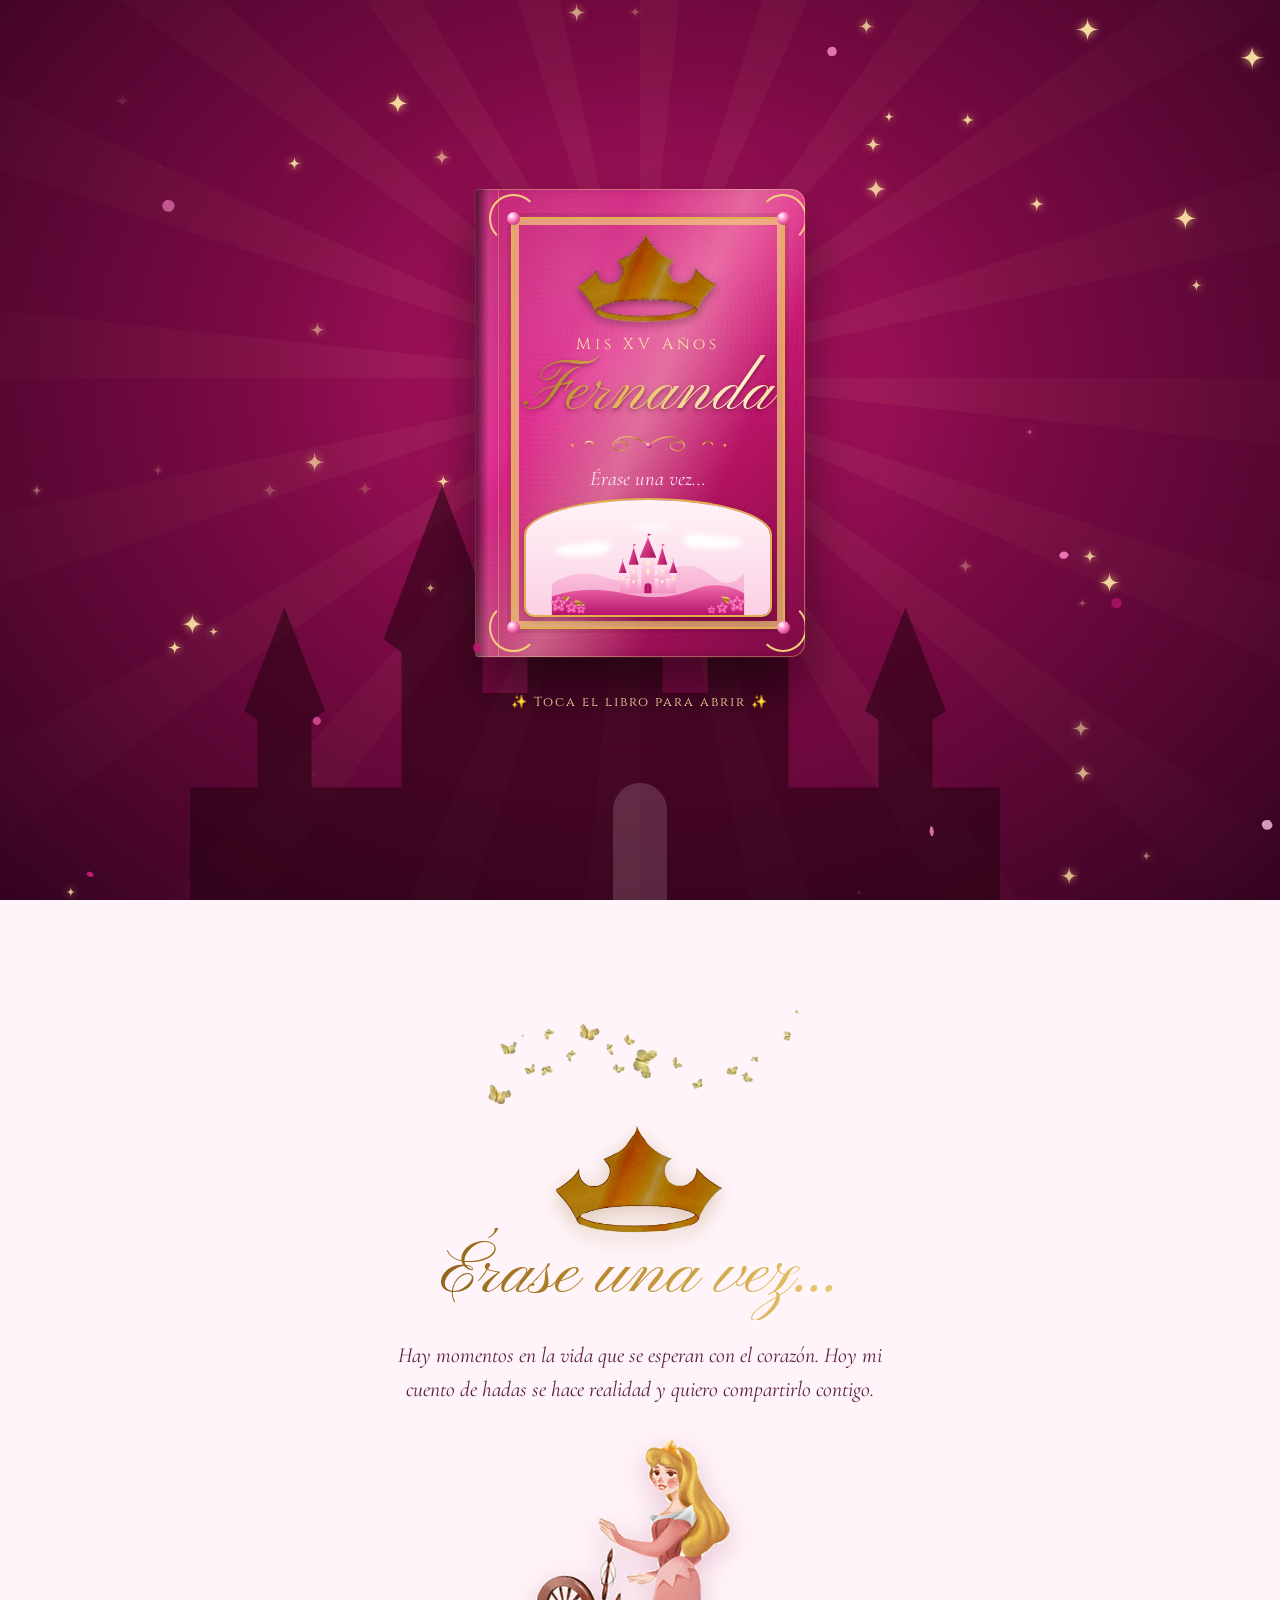
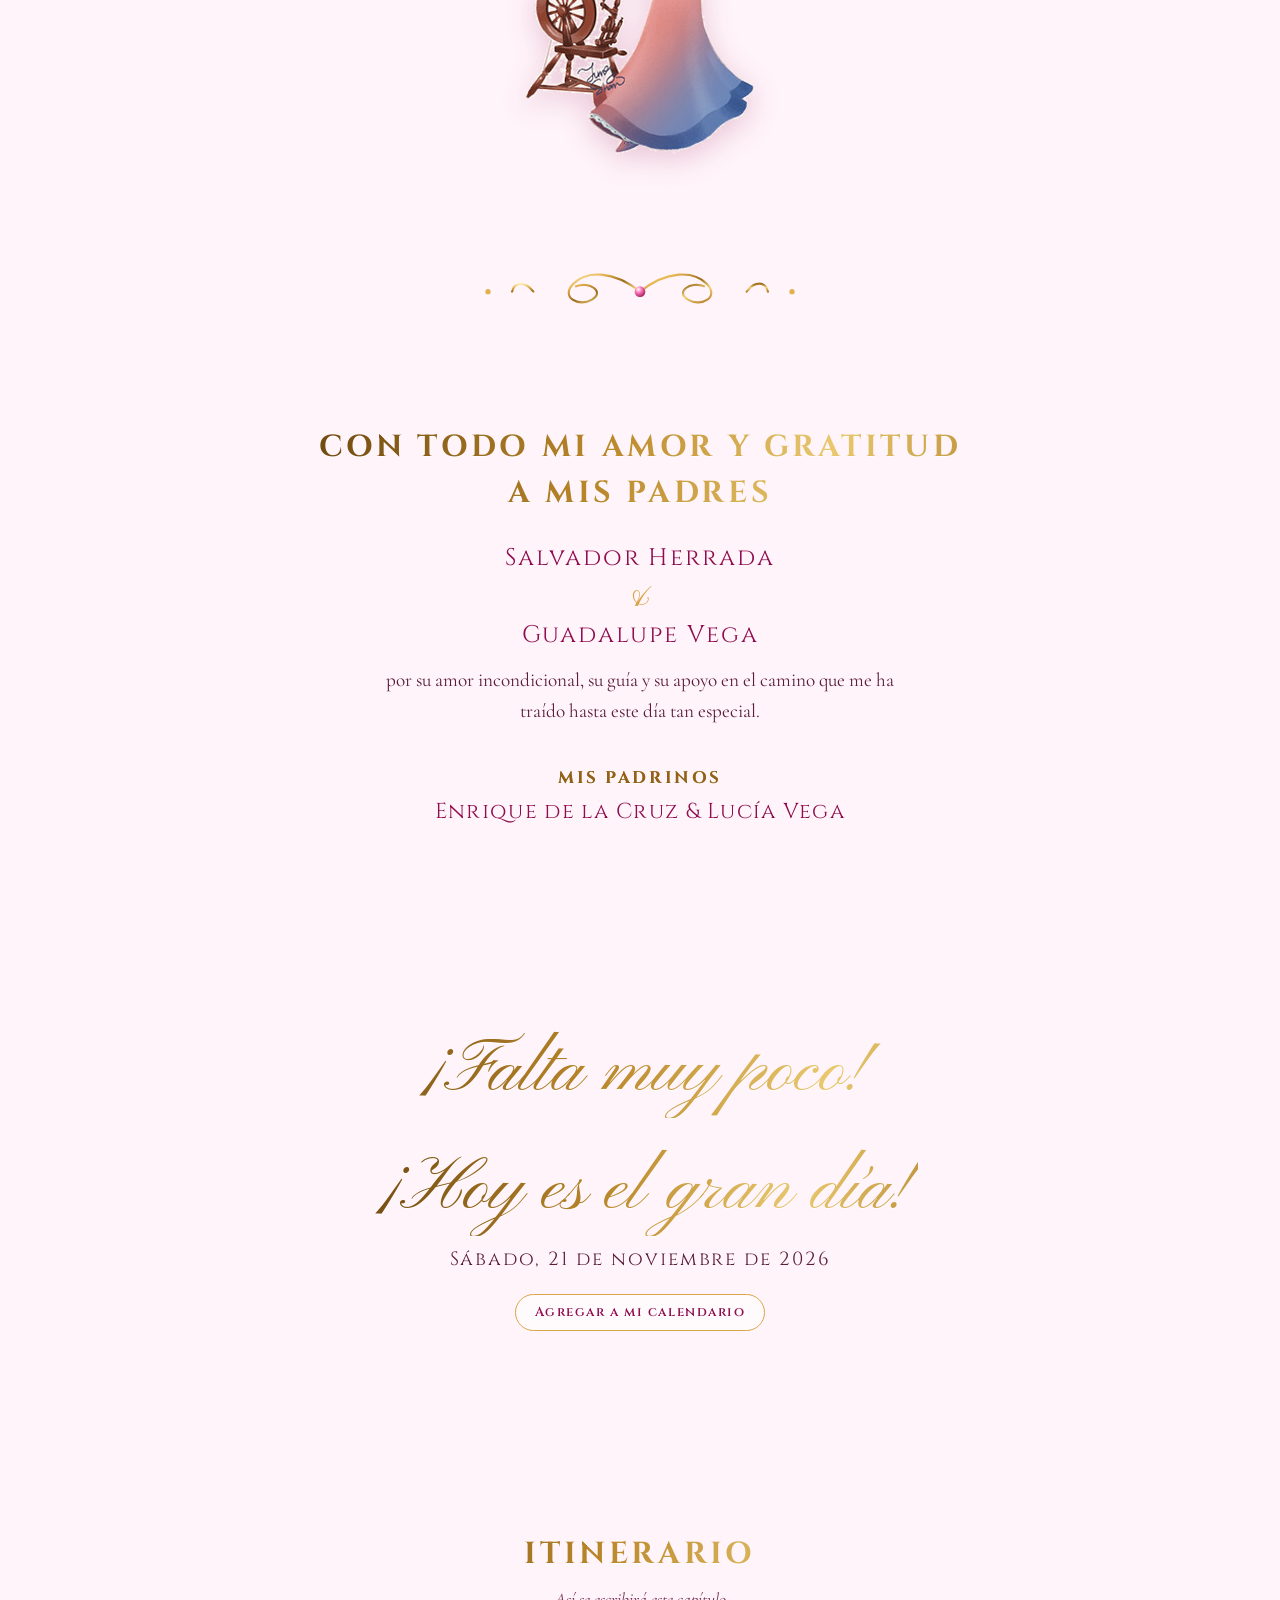
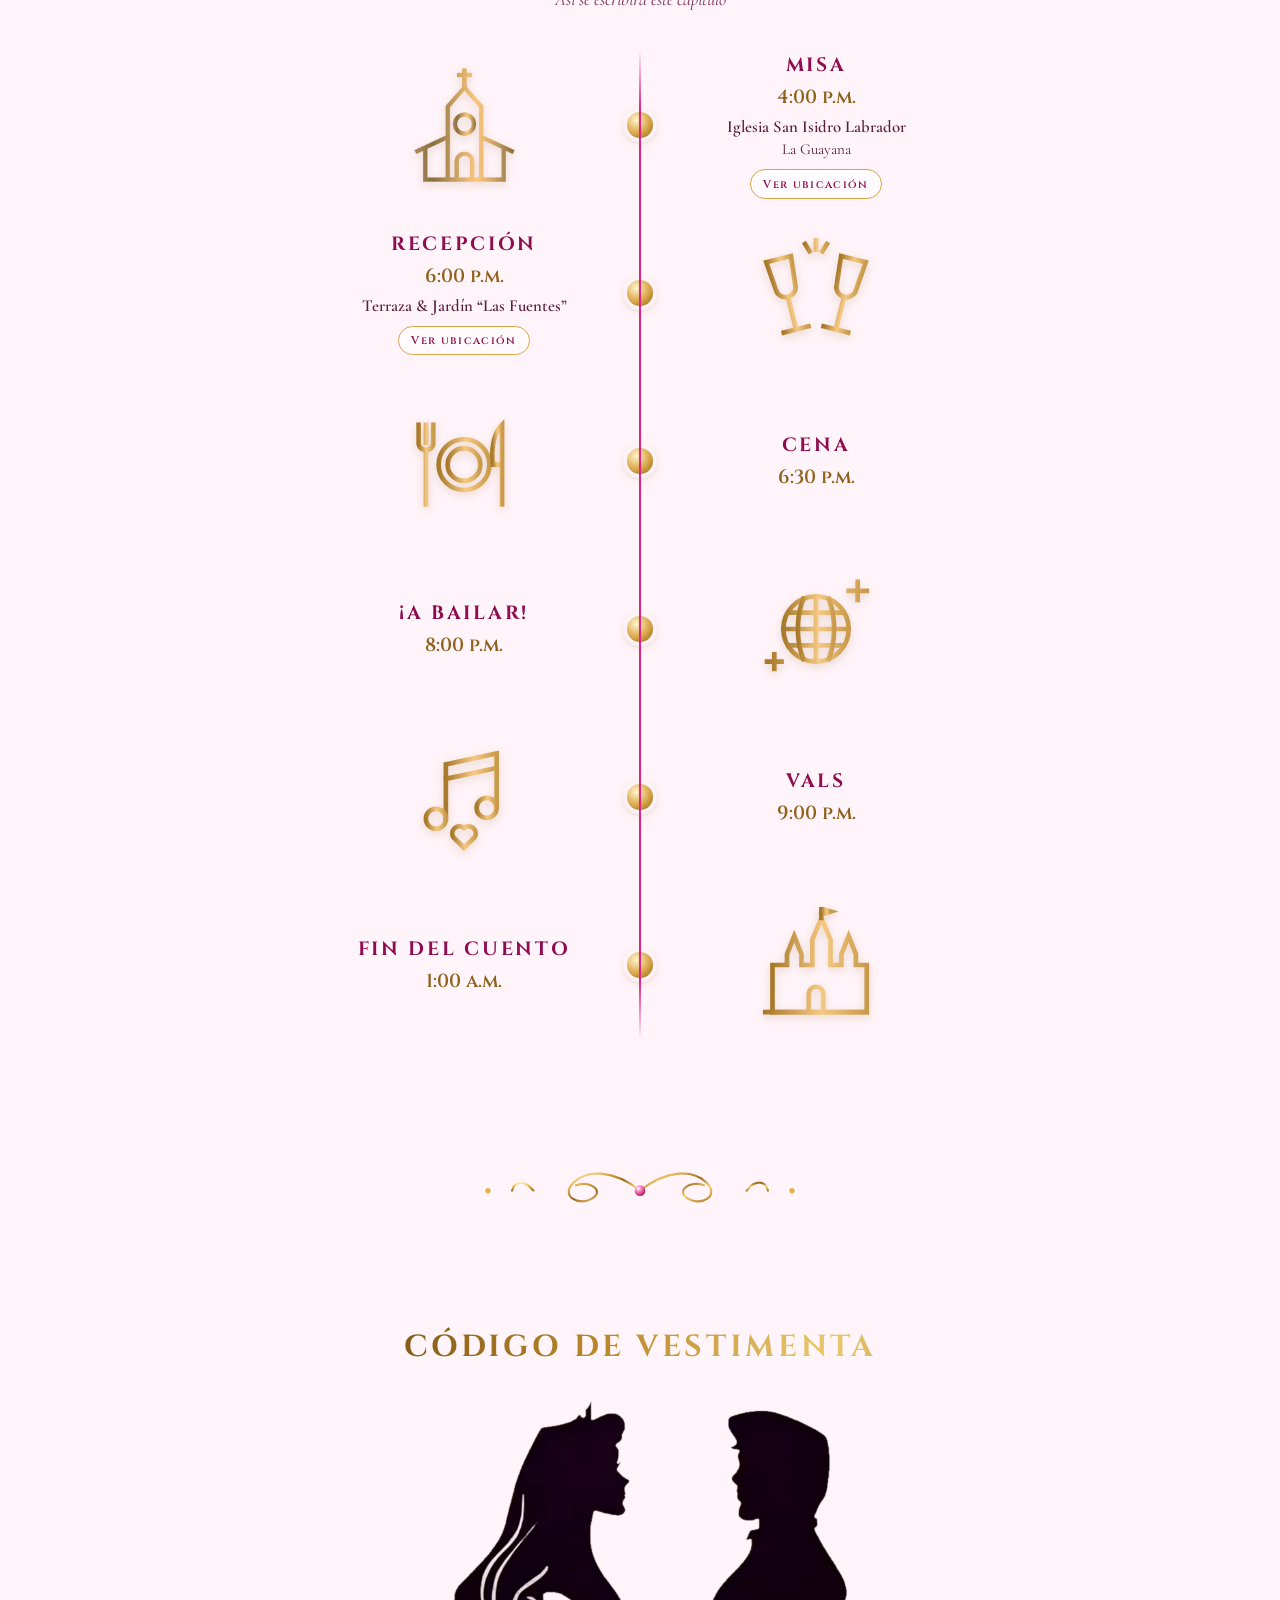
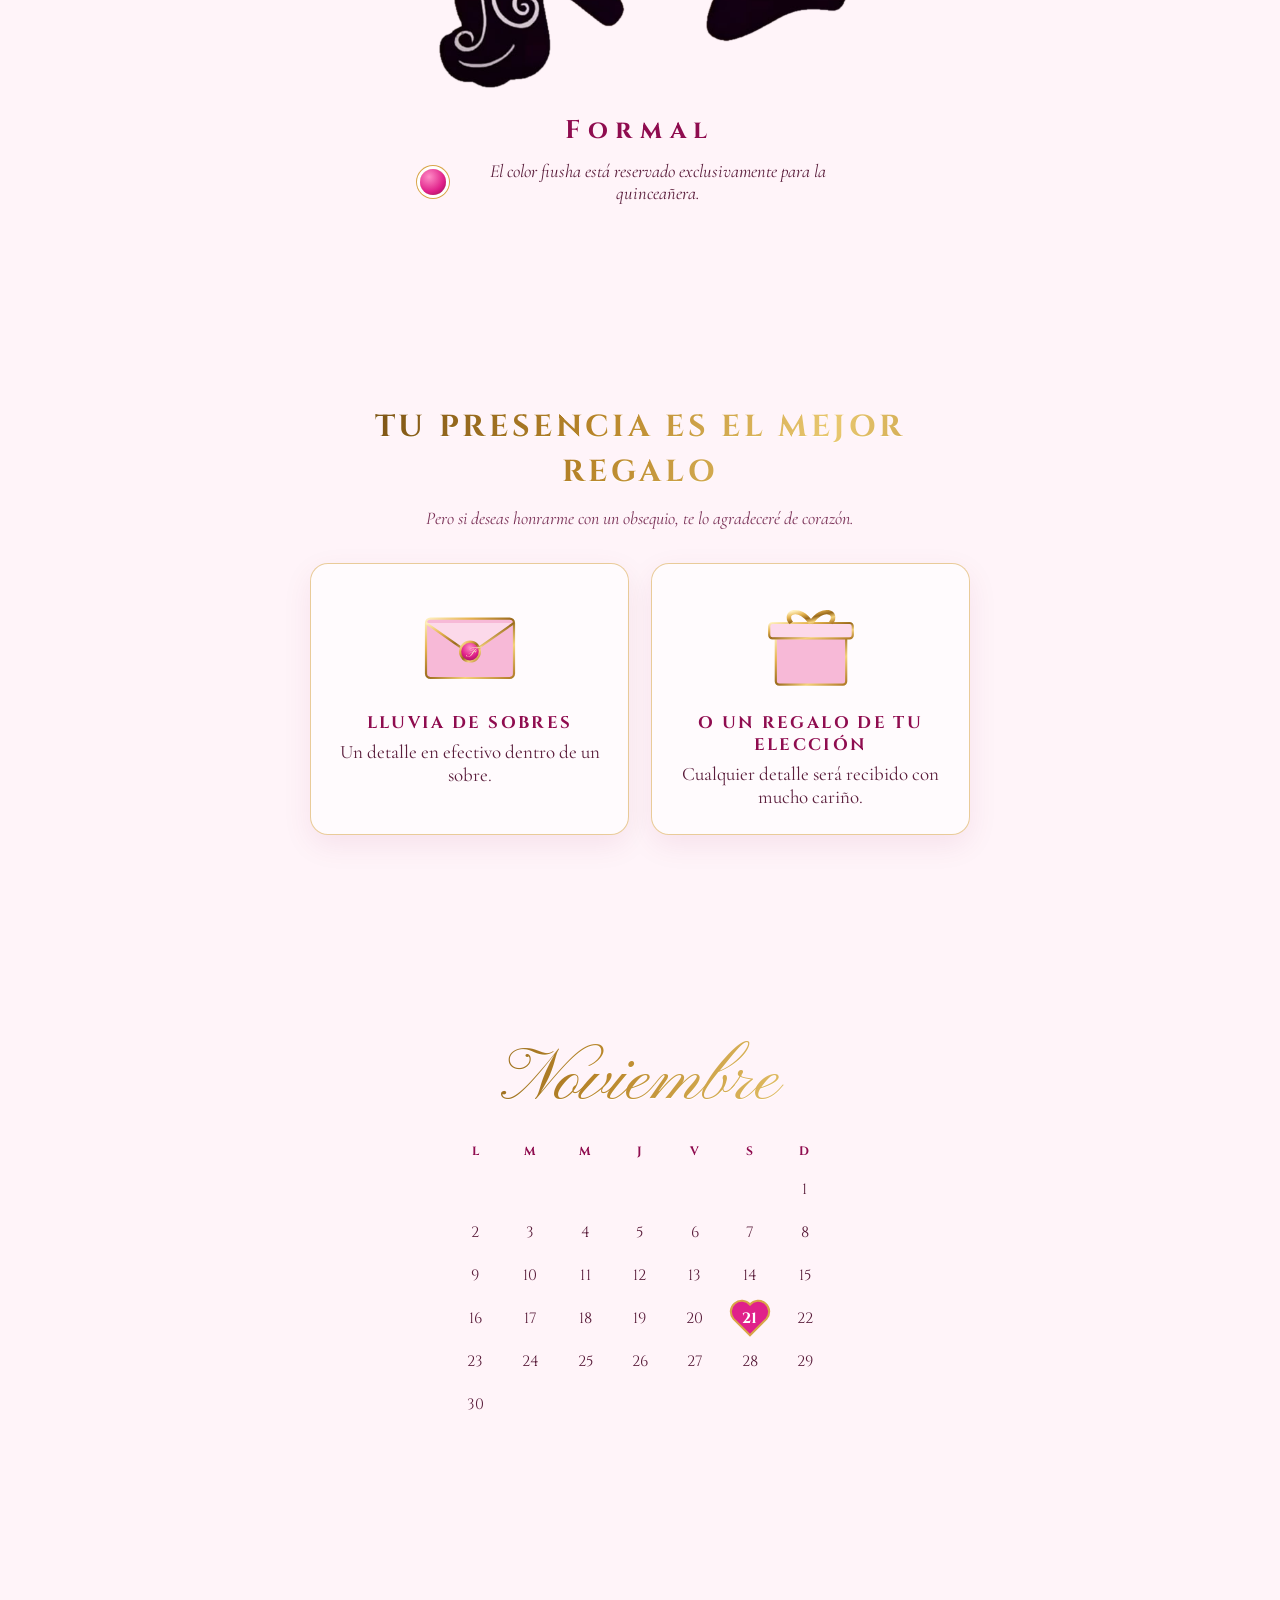
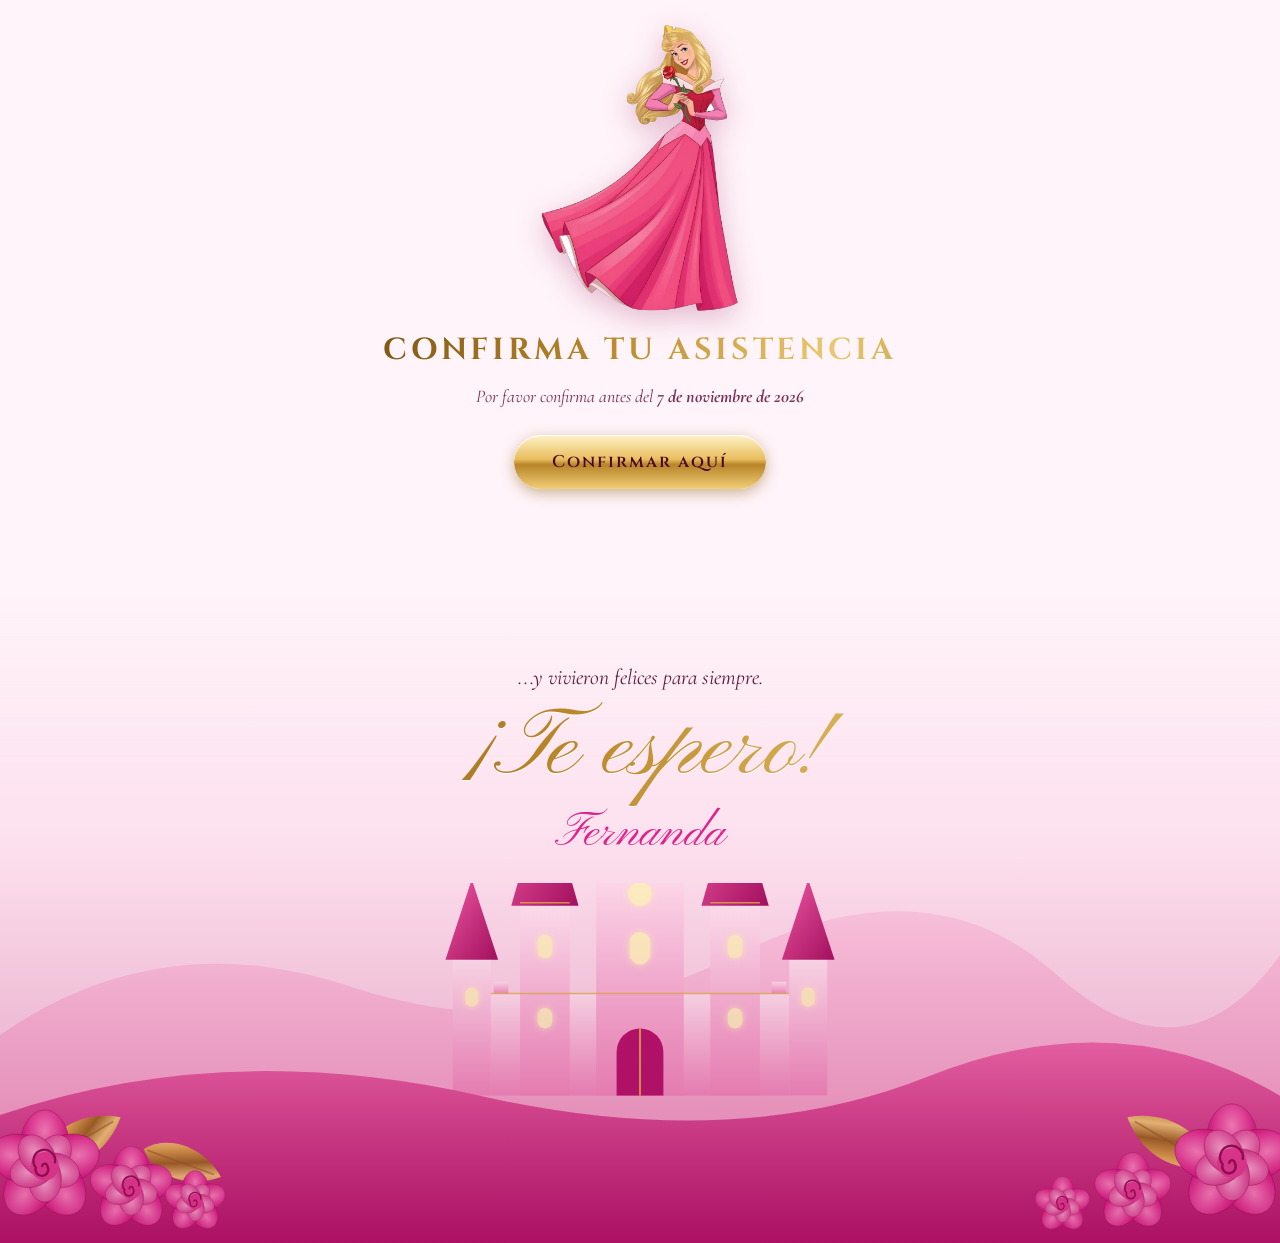
==== commit 498d1524: "Agregar datos reales: horarios, padres, padrinos y ubicaciones Co-Authored-By: Claude Opus 5.5 <nore" ====
--- a/index.html
+++ b/index.html
@@ -13,7 +13,7 @@
   <link rel="preconnect" href="https://fonts.googleapis.com">
   <link rel="preconnect" href="https://fonts.gstatic.com" crossorigin>
   <link href="https://fonts.googleapis.com/css2?family=Cinzel:wght@400;600;700&family=Cormorant+Garamond:ital,wght@0,400;0,500;0,600;1,500&family=Pinyon+Script&display=swap" rel="stylesheet">
-  <link rel="stylesheet" href="css/styles.css?v=9">
+  <link rel="stylesheet" href="css/styles.css?v=10">
 </head>
 <body class="locked">
 
@@ -413,7 +413,7 @@
     <svg class="note" viewBox="0 0 24 24"><path d="M9 18a3 3 0 1 1-2-2.8V5l12-2v11a3 3 0 1 1-2-2.8V6.3l-8 1.4Z" fill="currentColor"/></svg>
   </button>
 
-  <script src="js/config.js?v=9"></script>
-  <script src="js/main.js?v=9"></script>
+  <script src="js/config.js?v=10"></script>
+  <script src="js/main.js?v=10"></script>
 </body>
 </html>
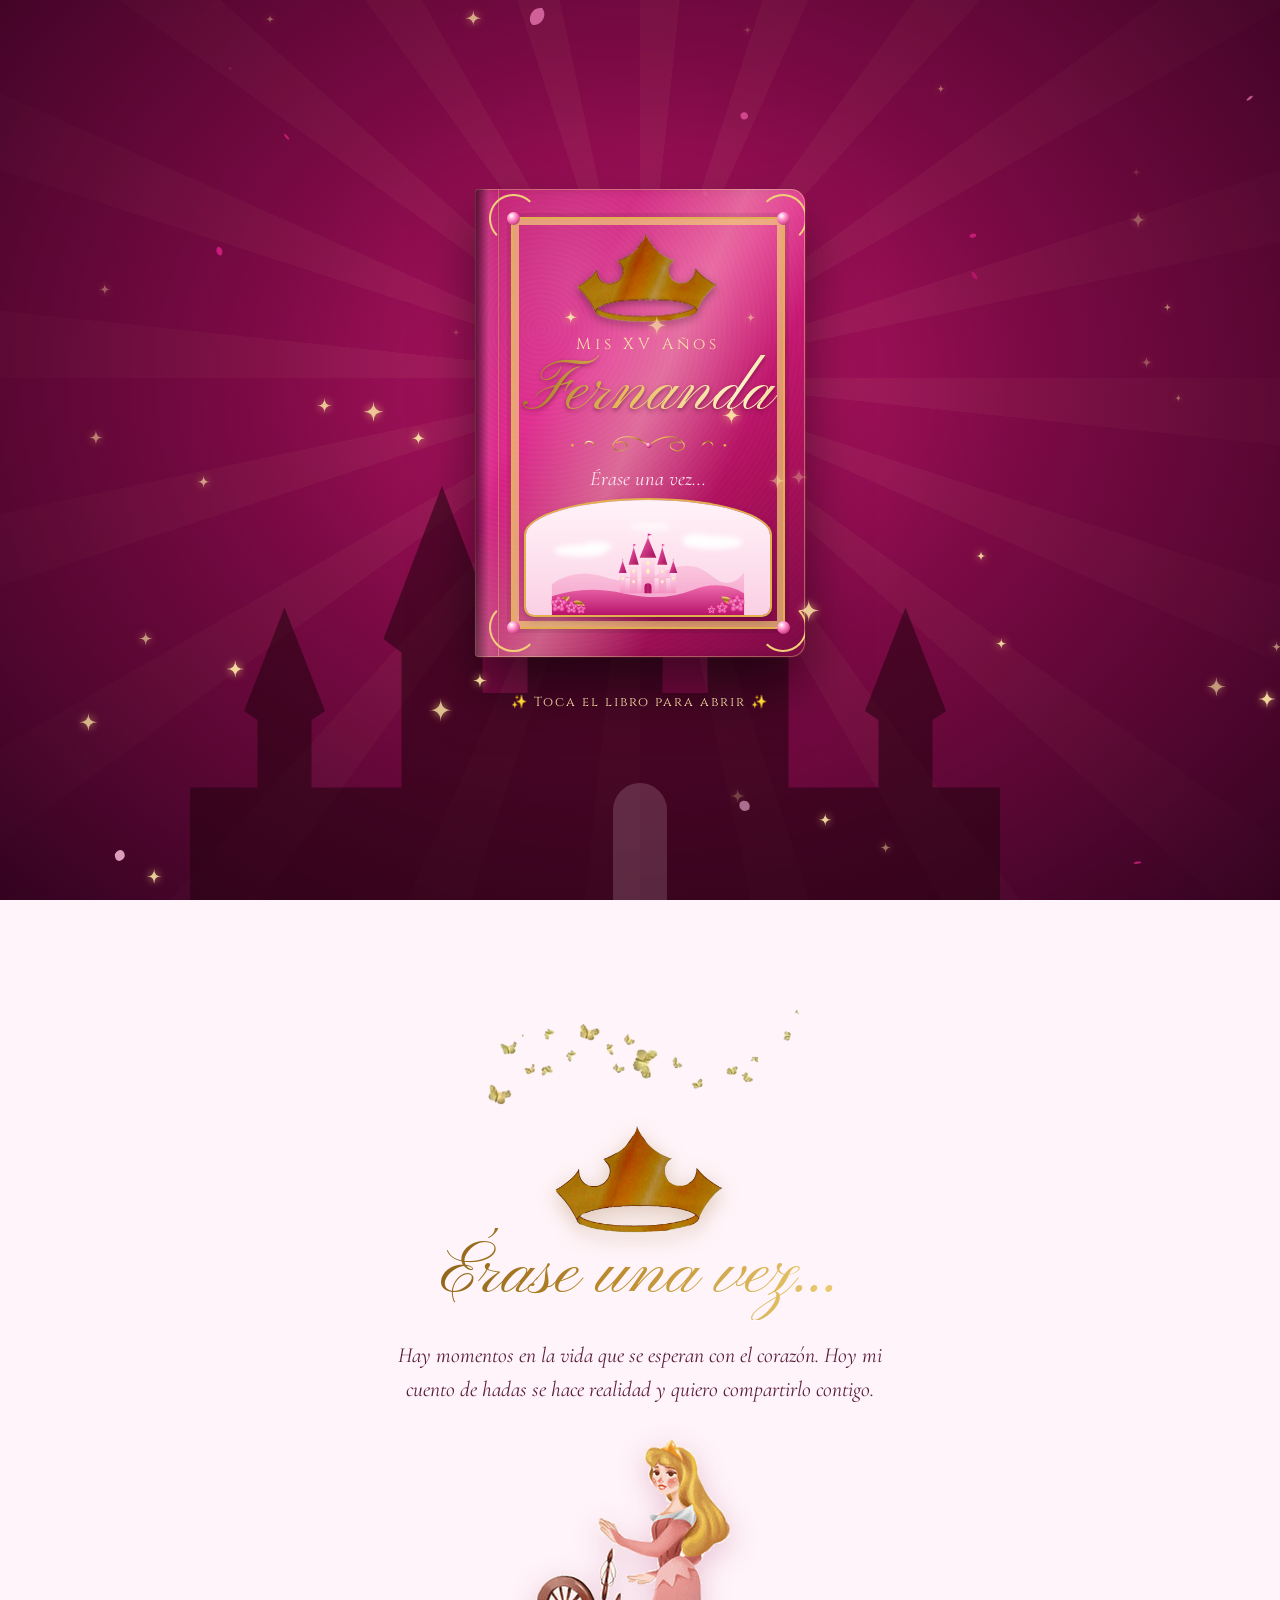
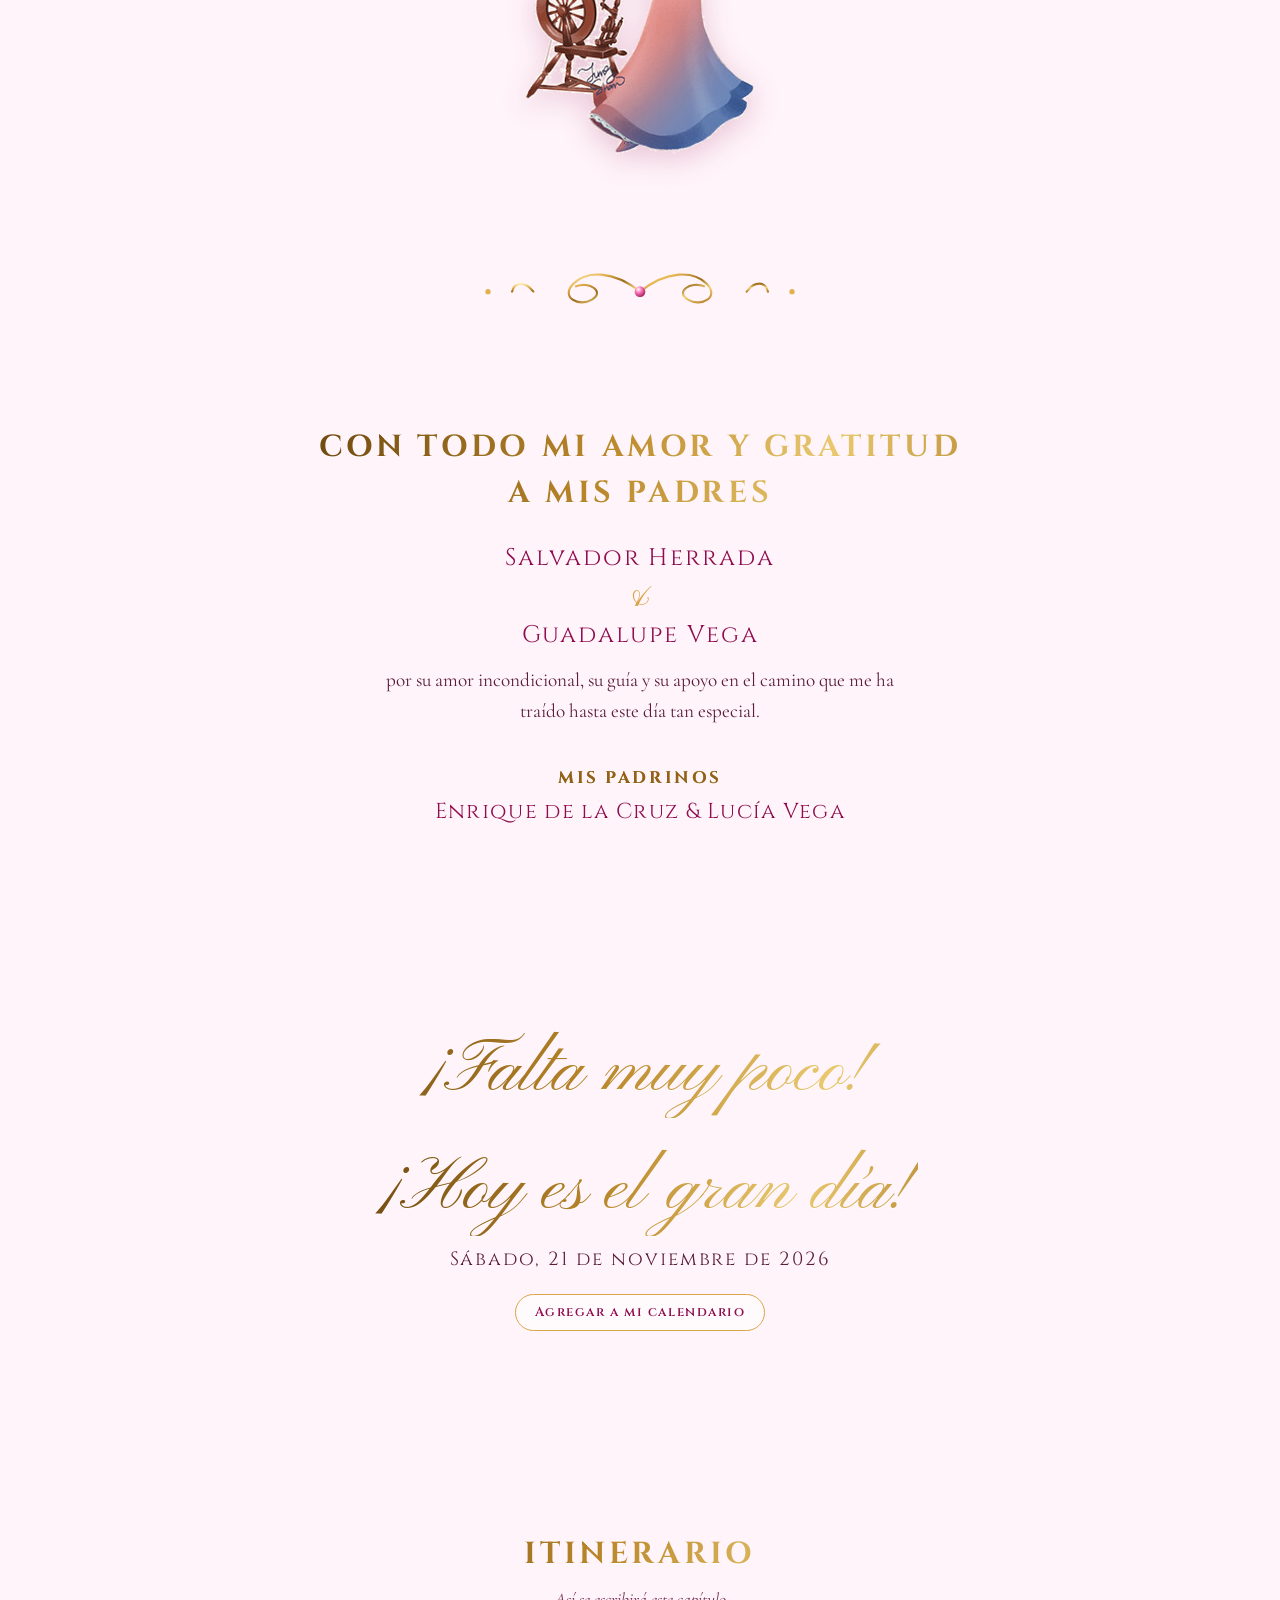
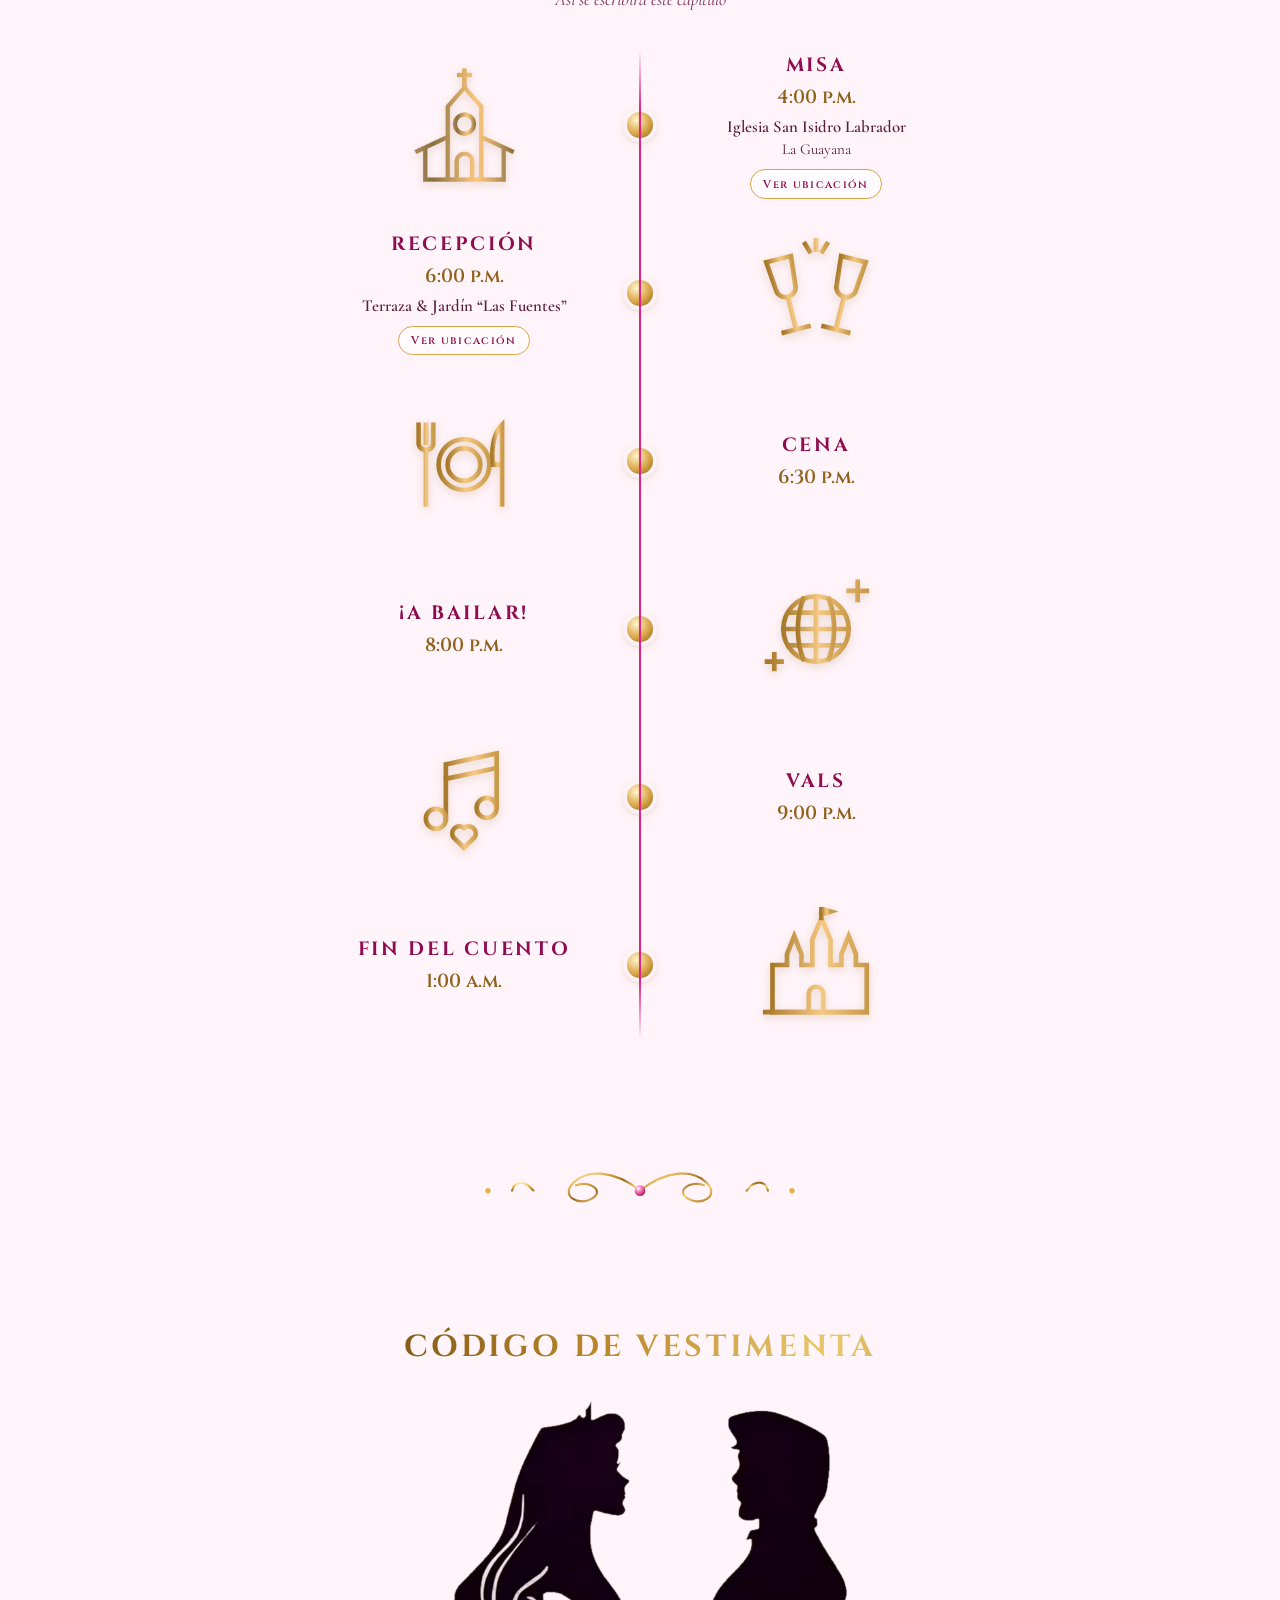
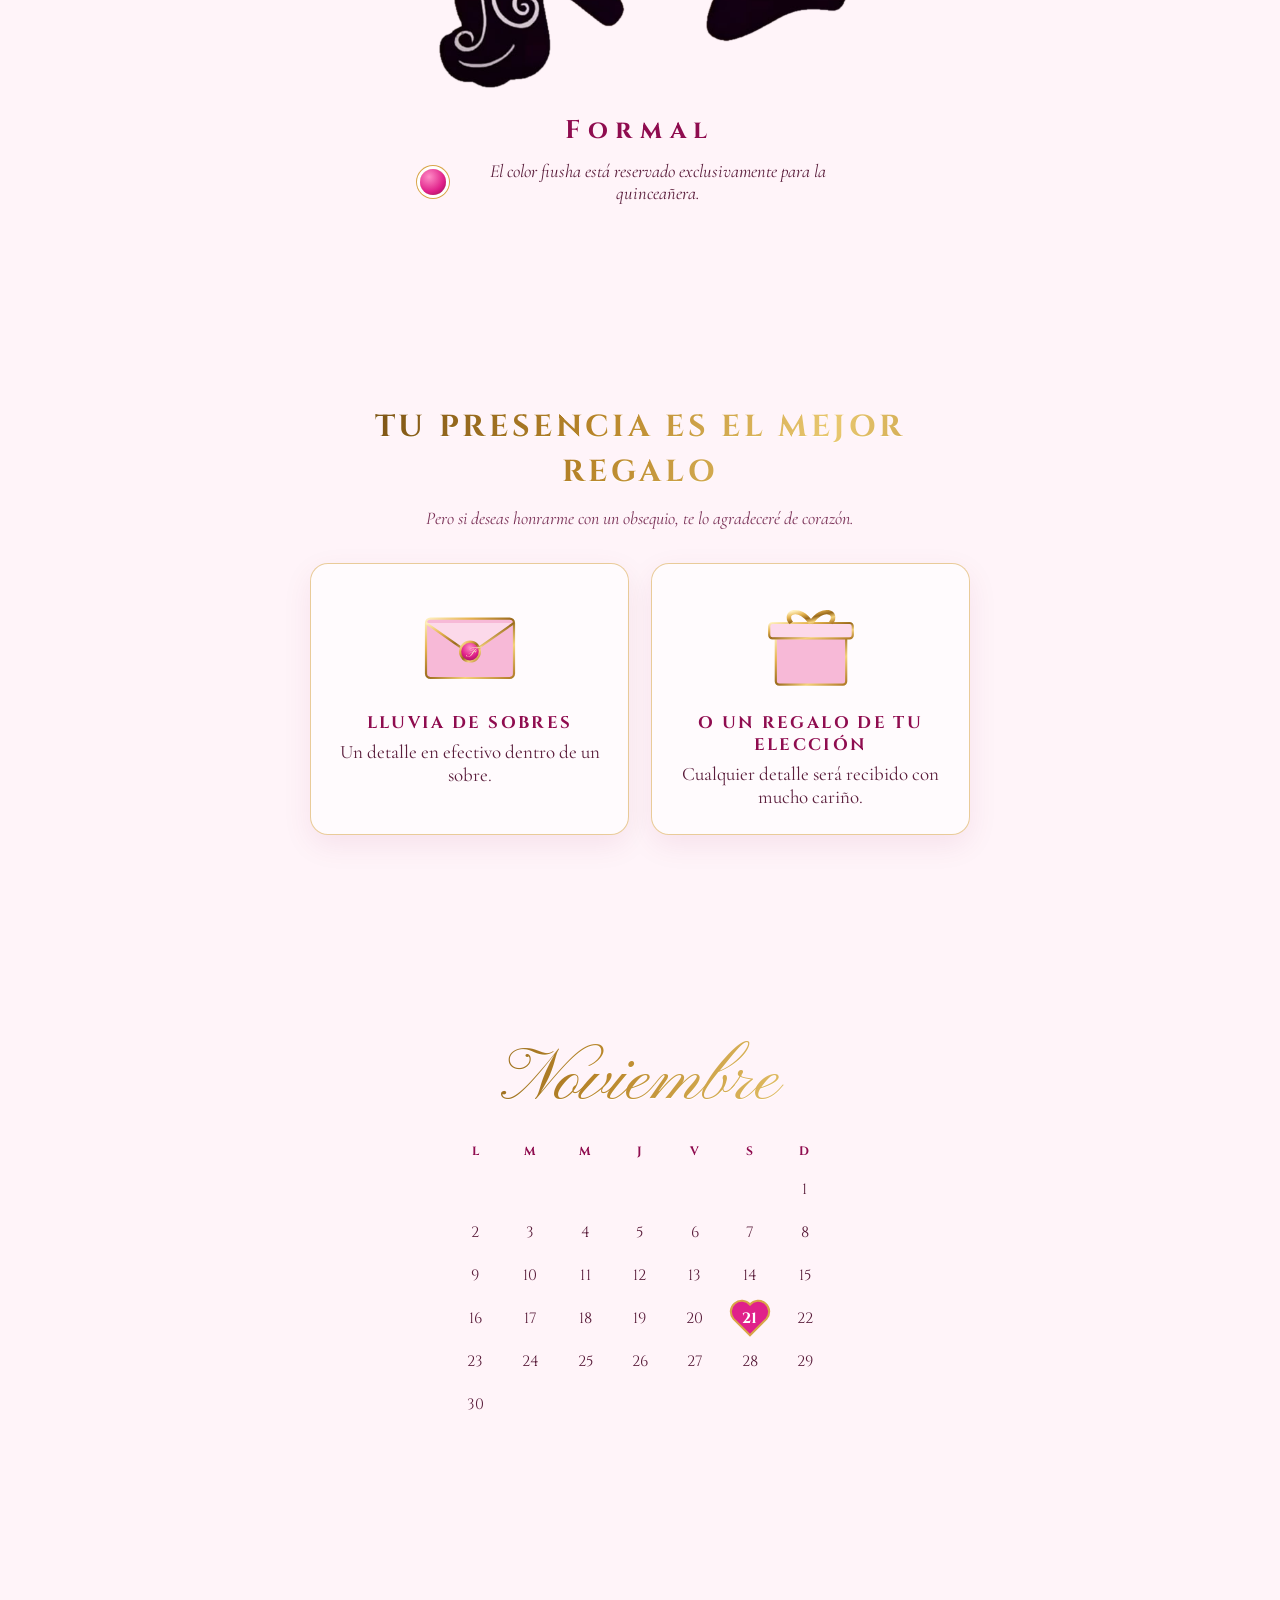
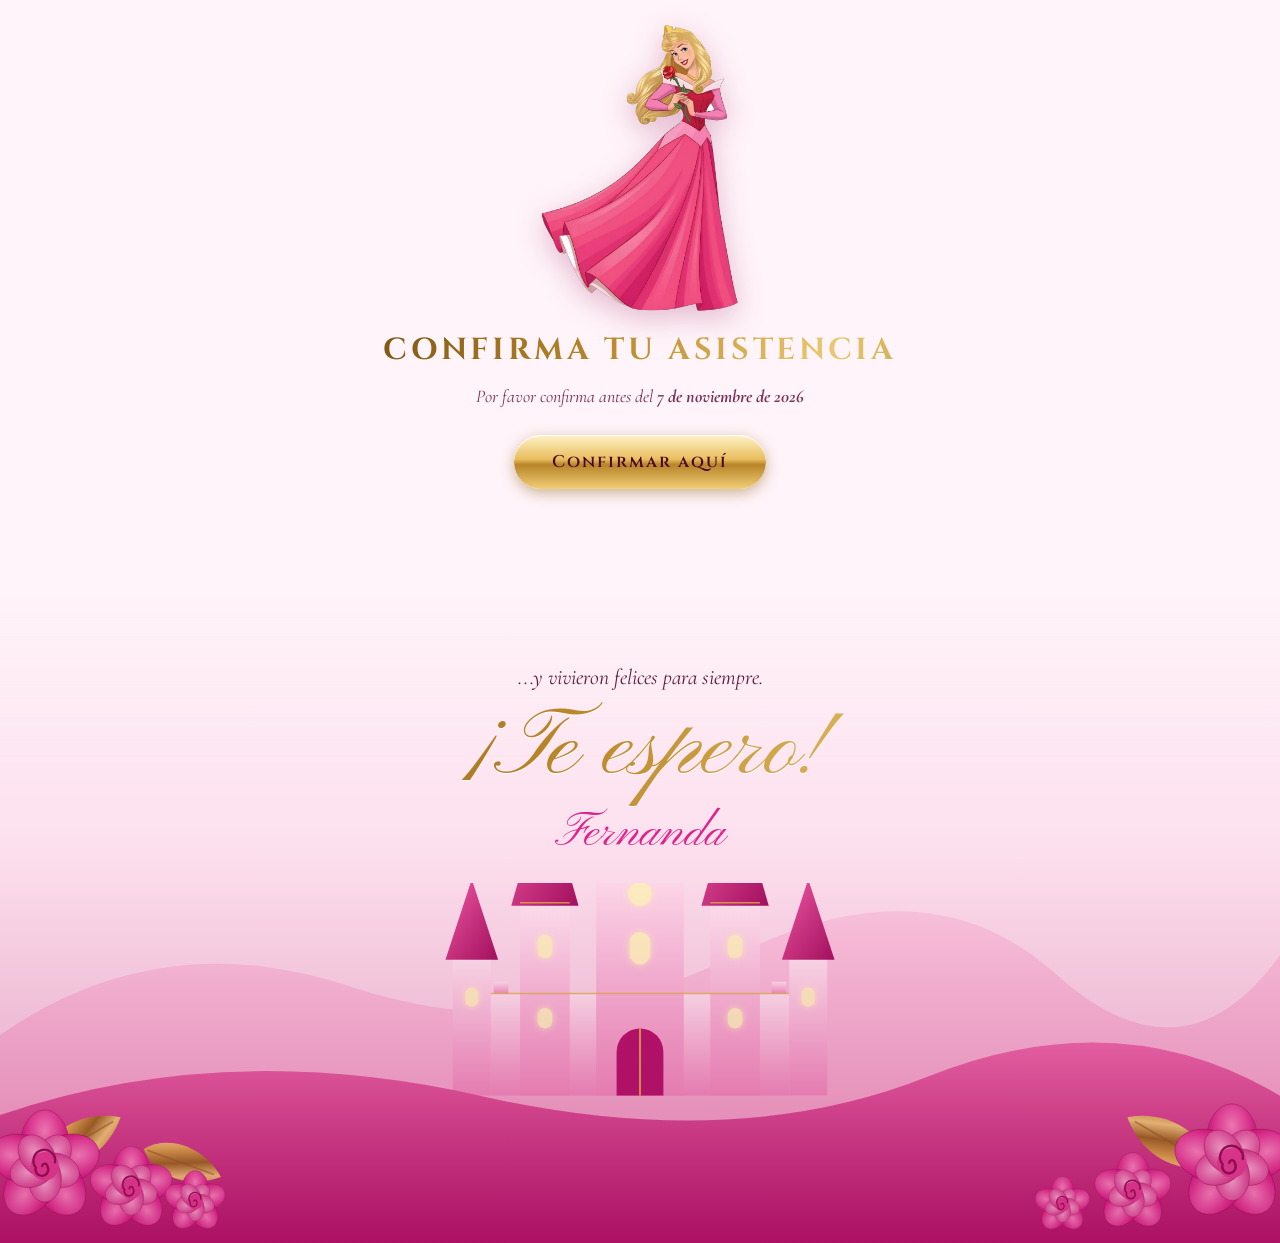
==== commit c23ee12c: "Agregar WhatsApp para confirmar asistencia Co-Authored-By: Claude Opus 5.5 <noreply@anthropic.com>" ====
--- a/index.html
+++ b/index.html
@@ -13,7 +13,7 @@
   <link rel="preconnect" href="https://fonts.googleapis.com">
   <link rel="preconnect" href="https://fonts.gstatic.com" crossorigin>
   <link href="https://fonts.googleapis.com/css2?family=Cinzel:wght@400;600;700&family=Cormorant+Garamond:ital,wght@0,400;0,500;0,600;1,500&family=Pinyon+Script&display=swap" rel="stylesheet">
-  <link rel="stylesheet" href="css/styles.css?v=10">
+  <link rel="stylesheet" href="css/styles.css?v=11">
 </head>
 <body class="locked">
 
@@ -413,7 +413,7 @@
     <svg class="note" viewBox="0 0 24 24"><path d="M9 18a3 3 0 1 1-2-2.8V5l12-2v11a3 3 0 1 1-2-2.8V6.3l-8 1.4Z" fill="currentColor"/></svg>
   </button>
 
-  <script src="js/config.js?v=10"></script>
-  <script src="js/main.js?v=10"></script>
+  <script src="js/config.js?v=11"></script>
+  <script src="js/main.js?v=11"></script>
 </body>
 </html>
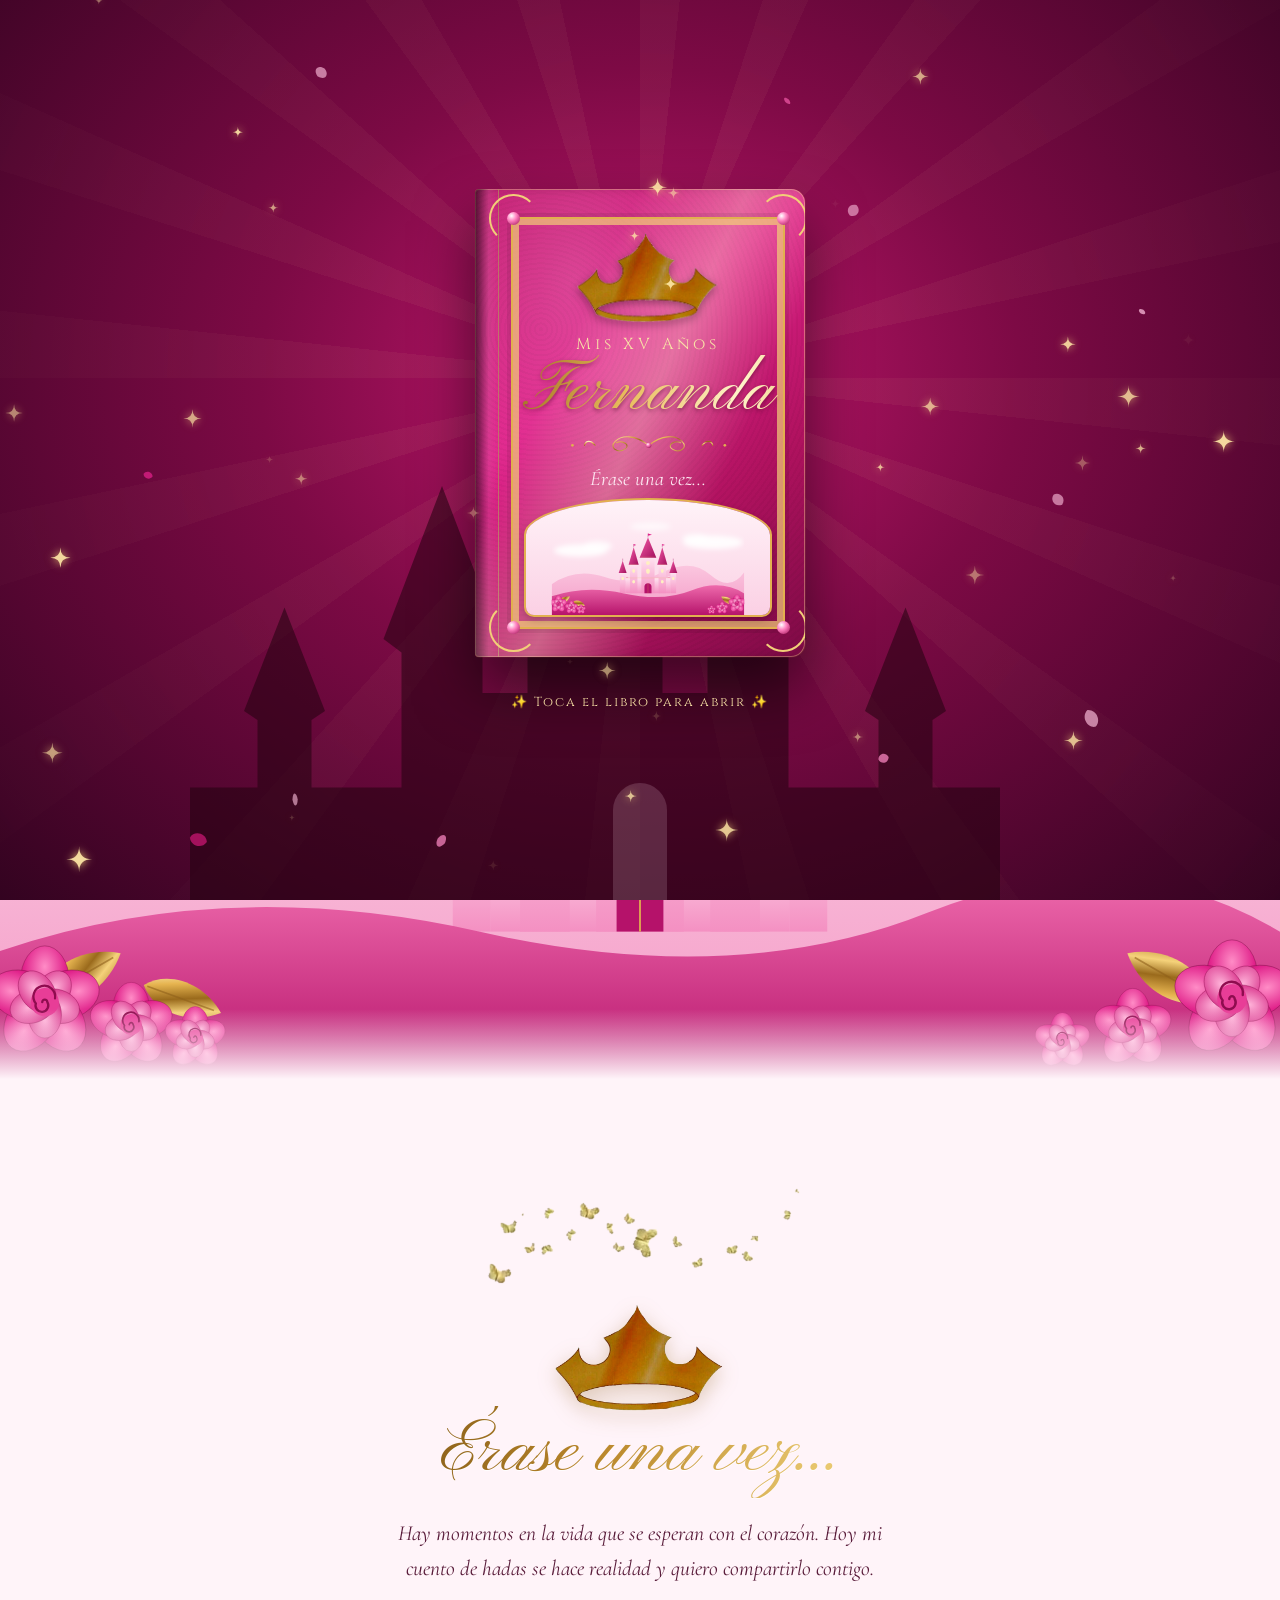
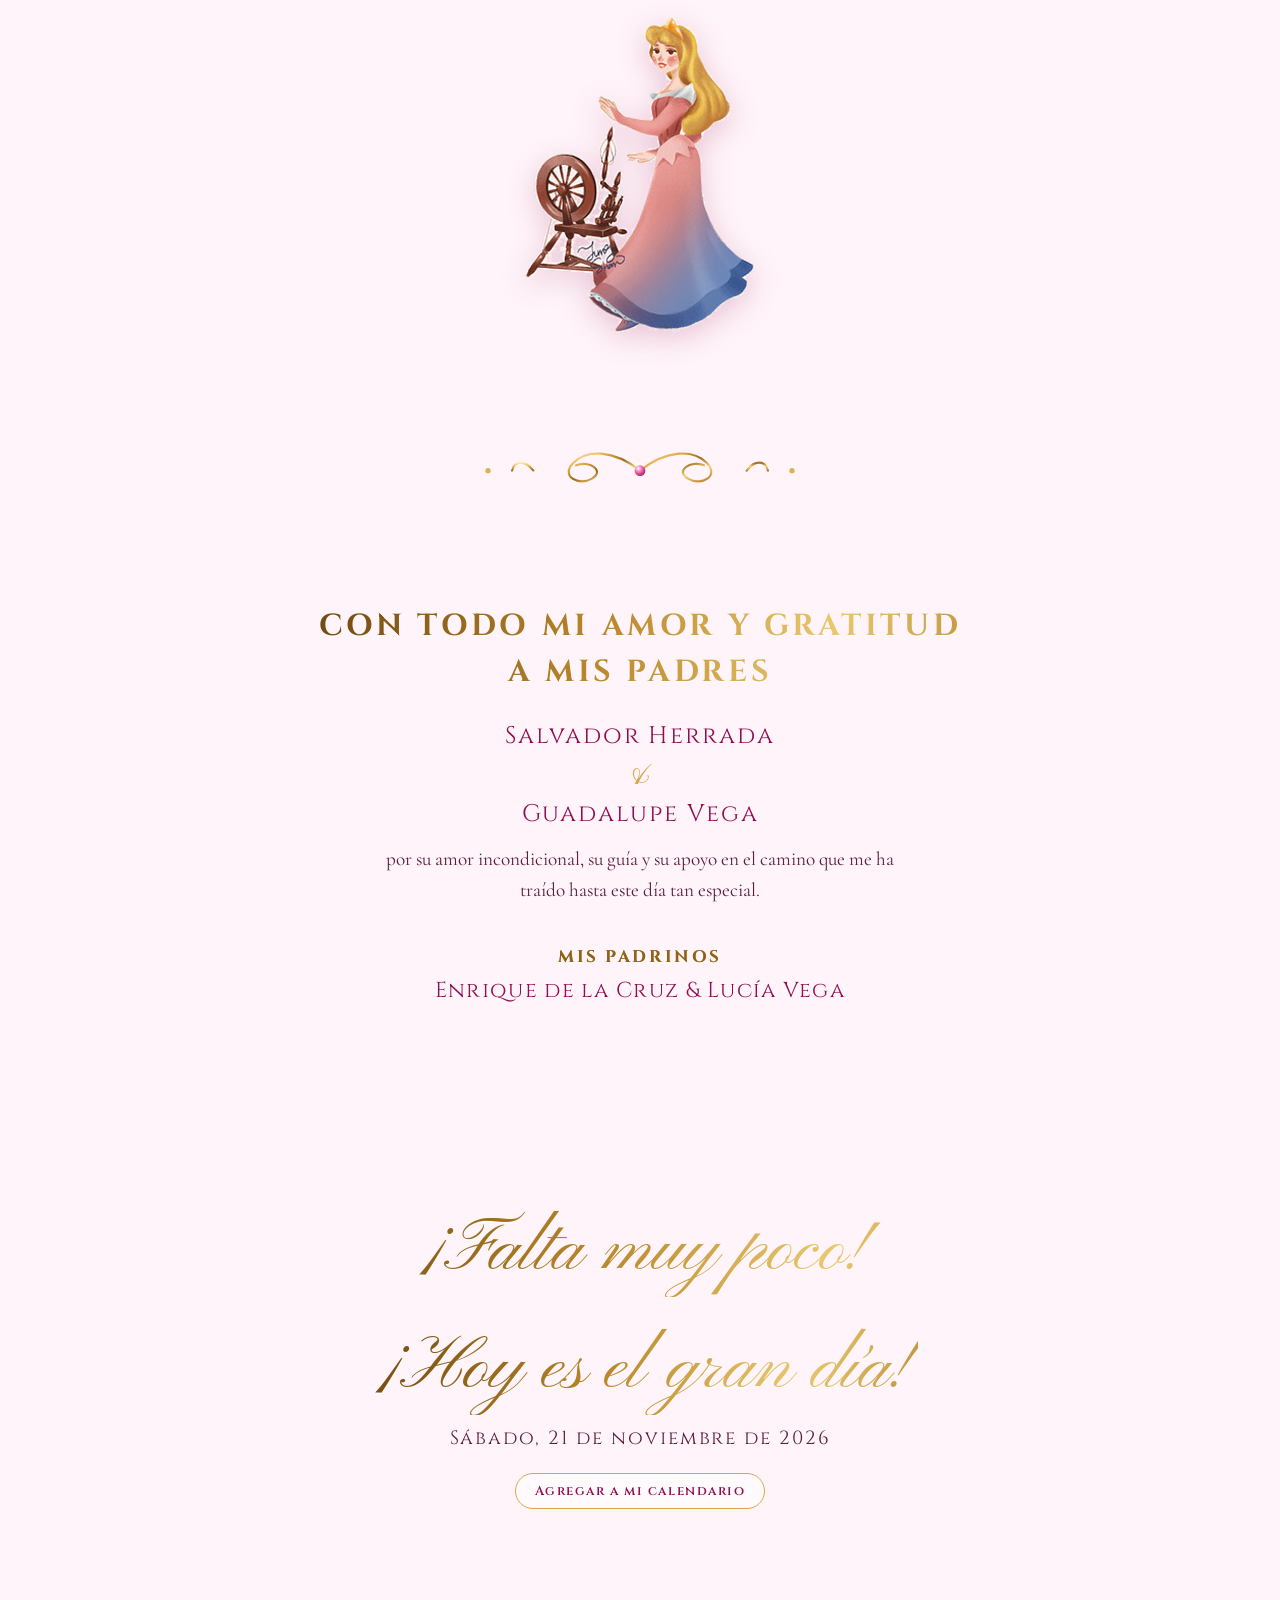
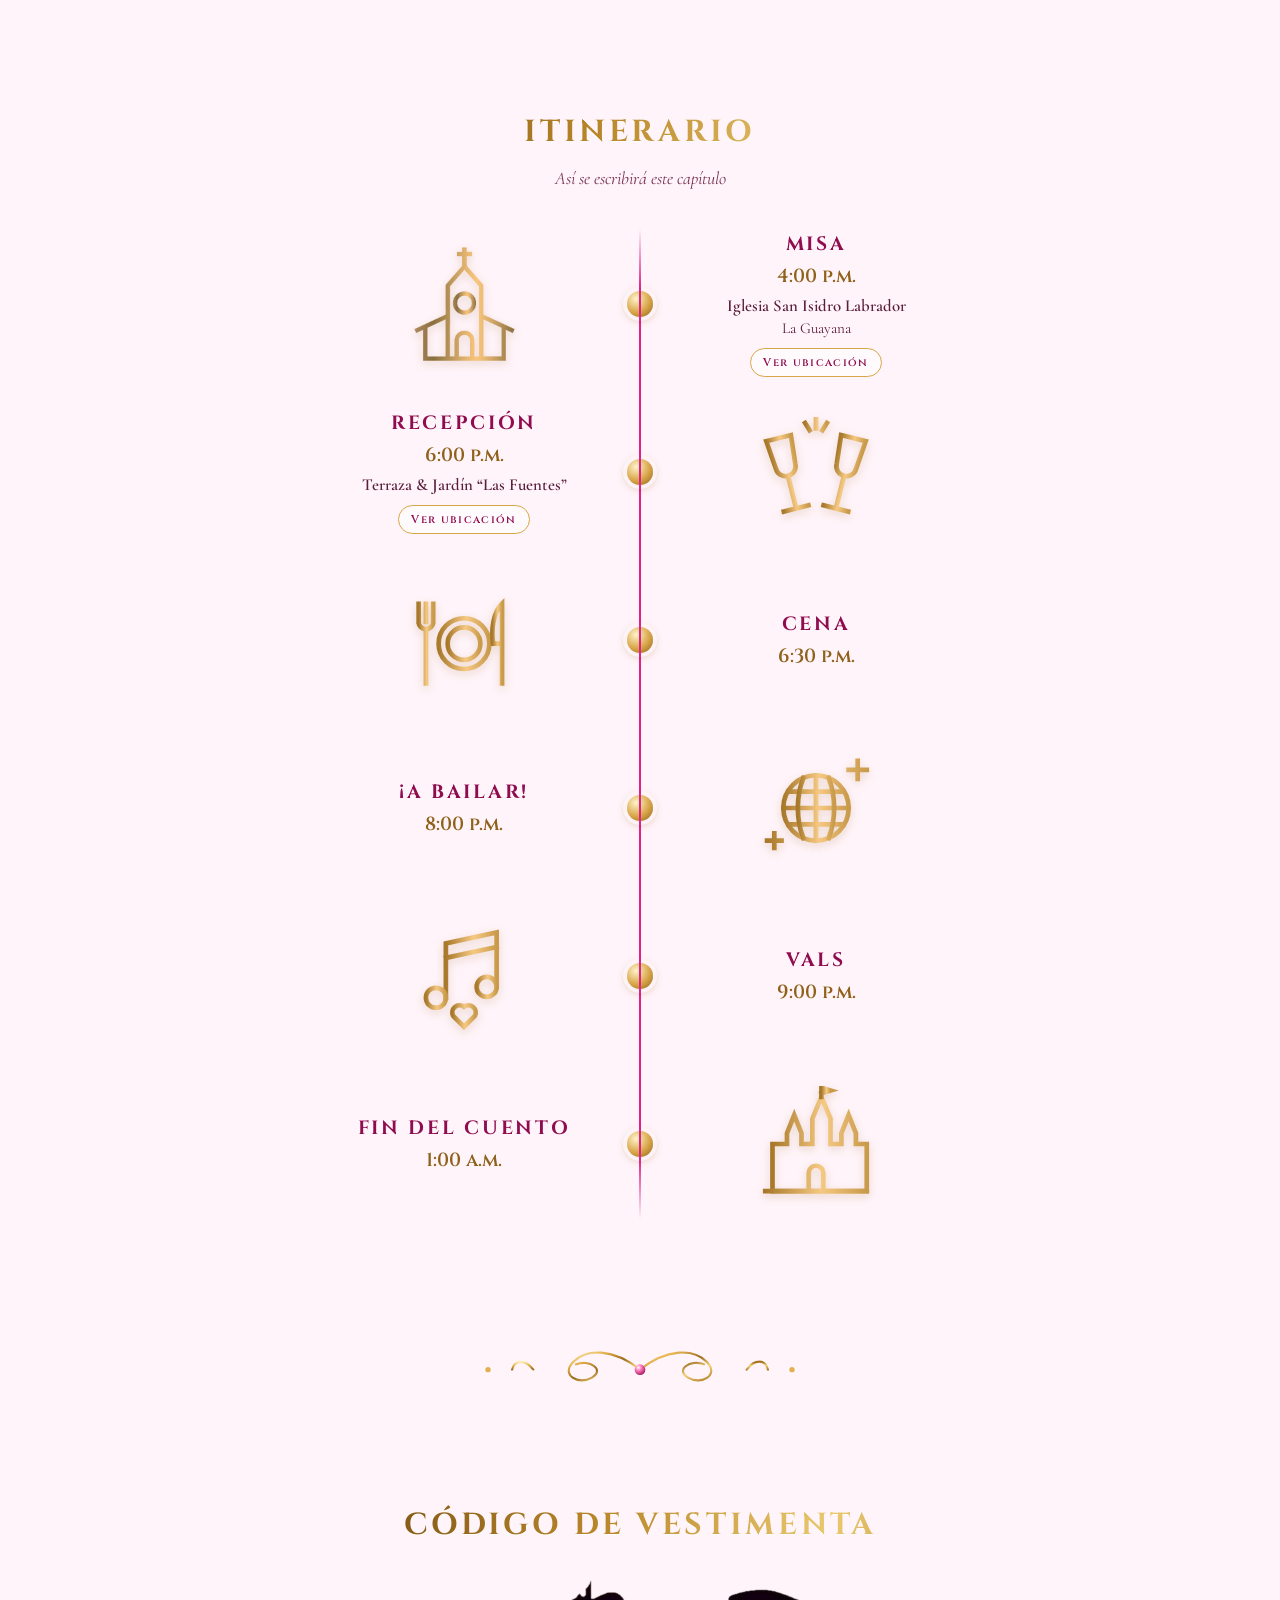
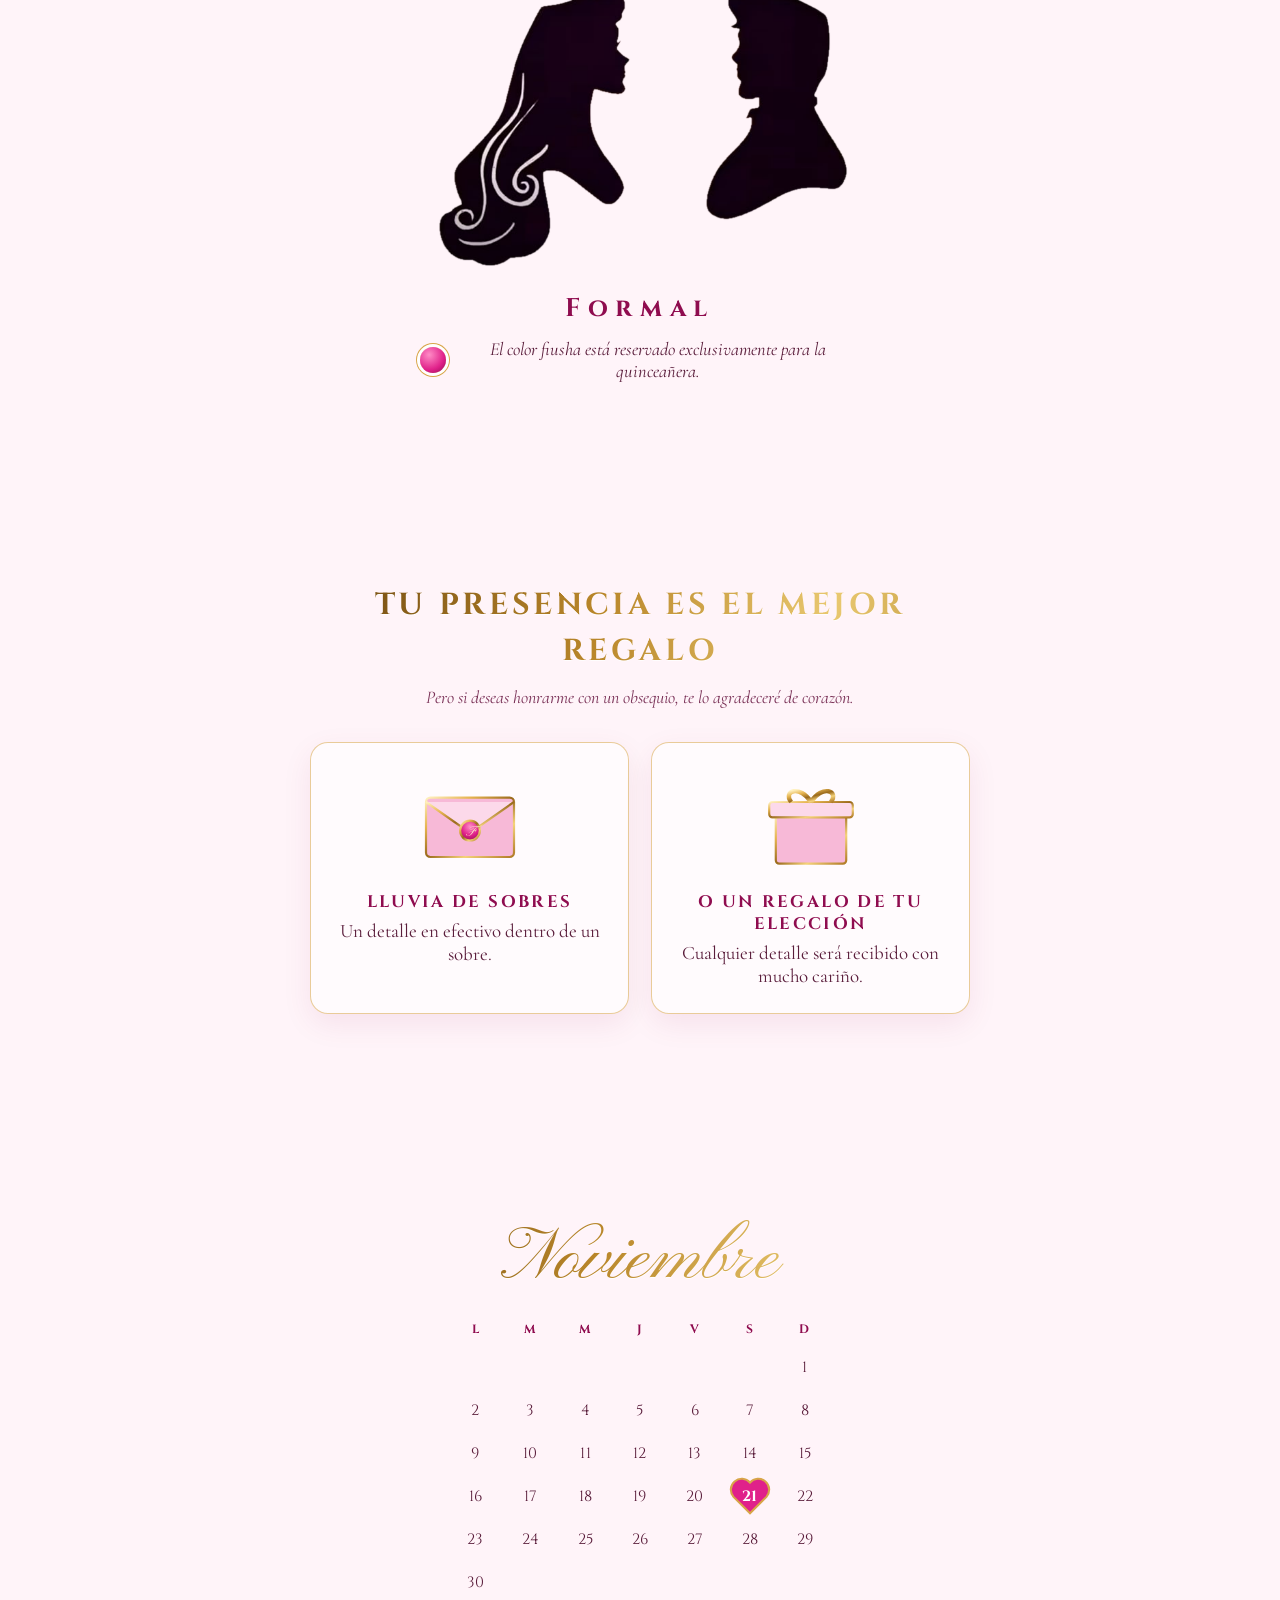
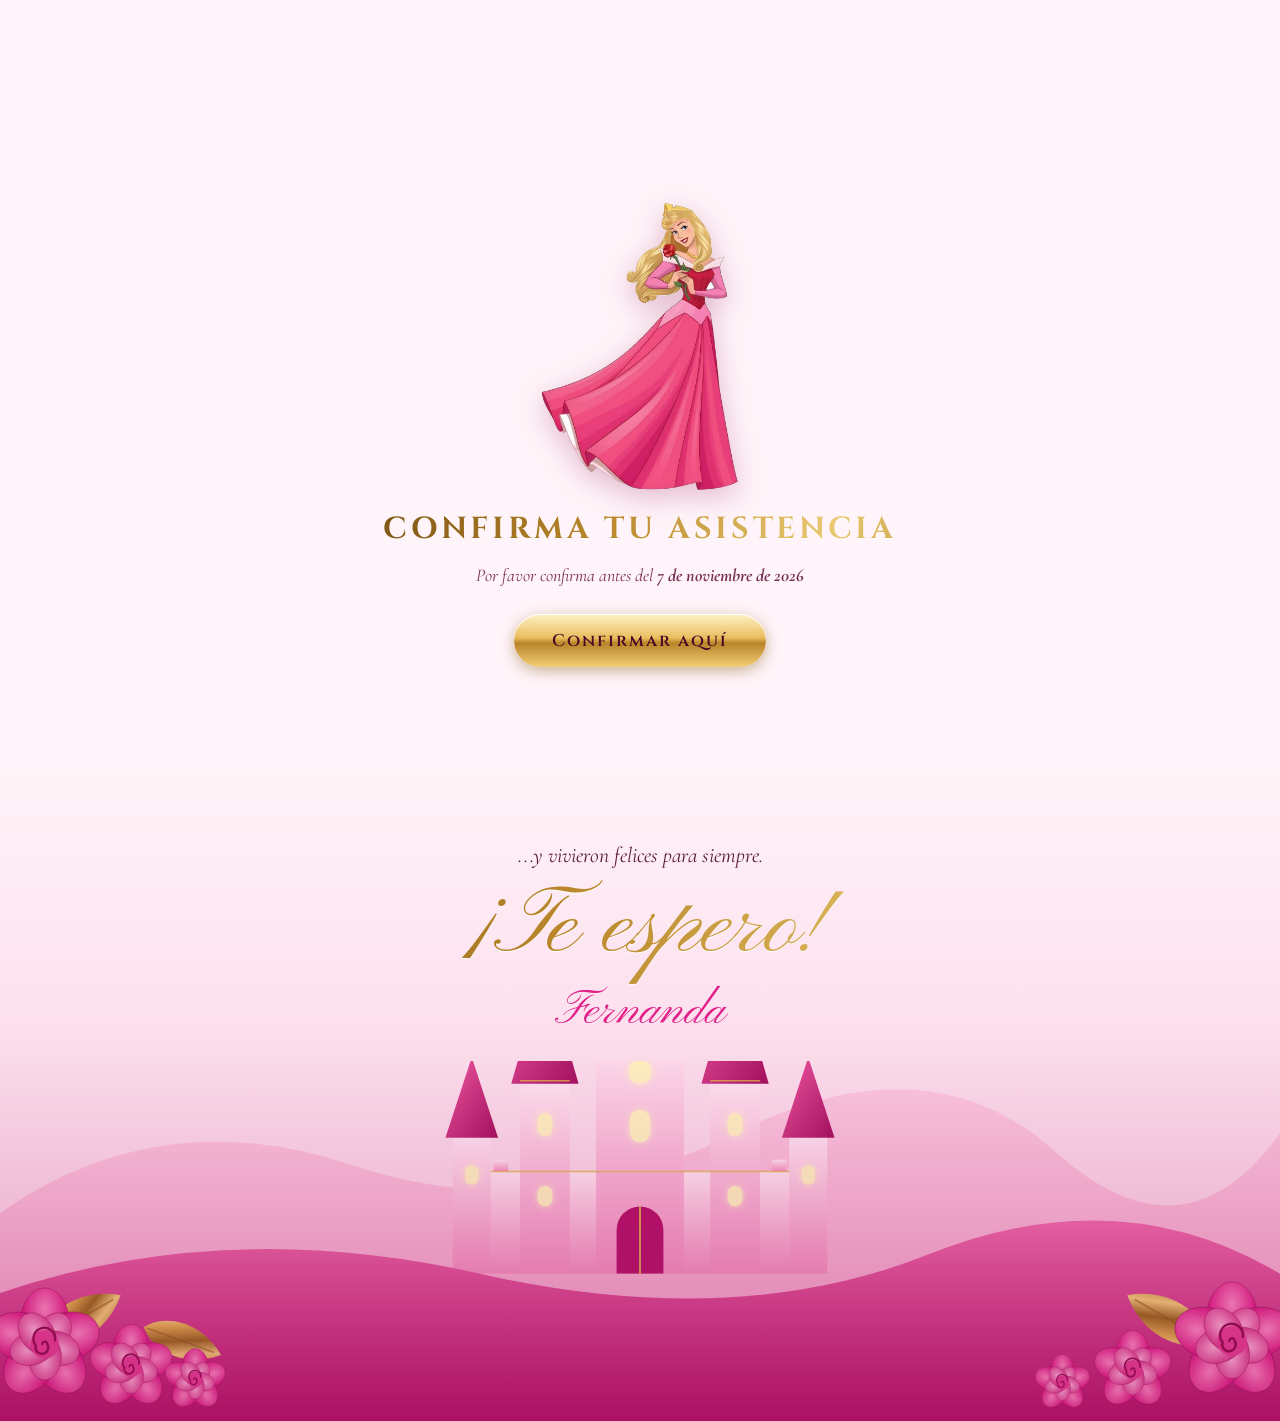
==== commit c6e321e9: "Bajar castillo de la portada y agregar tarjeta para compartir Co-Authored-By: Claude Opus 5.5 <norep" ====
--- a/index.html
+++ b/index.html
@@ -13,7 +13,7 @@
   <link rel="preconnect" href="https://fonts.googleapis.com">
   <link rel="preconnect" href="https://fonts.gstatic.com" crossorigin>
   <link href="https://fonts.googleapis.com/css2?family=Cinzel:wght@400;600;700&family=Cormorant+Garamond:ital,wght@0,400;0,500;0,600;1,500&family=Pinyon+Script&display=swap" rel="stylesheet">
-  <link rel="stylesheet" href="css/styles.css?v=11">
+  <link rel="stylesheet" href="css/styles.css?v=12">
 </head>
 <body class="locked">
 
@@ -413,7 +413,7 @@
     <svg class="note" viewBox="0 0 24 24"><path d="M9 18a3 3 0 1 1-2-2.8V5l12-2v11a3 3 0 1 1-2-2.8V6.3l-8 1.4Z" fill="currentColor"/></svg>
   </button>
 
-  <script src="js/config.js?v=11"></script>
-  <script src="js/main.js?v=11"></script>
+  <script src="js/config.js?v=12"></script>
+  <script src="js/main.js?v=12"></script>
 </body>
 </html>
--- a/css/styles.css
+++ b/css/styles.css
@@ -15,6 +15,7 @@
   --tinta: #5a1d3b;
   --oro-grad: linear-gradient(100deg, #9a6a1c 0%, #e9bd5d 20%, #fff3c9 38%, #e2b04f 55%, #a8731f 75%, #f2cf78 100%);
   --oro-grad-dark: linear-gradient(100deg, #6e4810 0%, #b9862a 20%, #e9c870 36%, #a87720 52%, #6e4810 72%, #c99a3a 100%);
+  --escena-h: clamp(170px, 42vw, 300px); /* alto del castillo de la portada */
   --script: 'Pinyon Script', cursive;
   --caps: 'Cinzel', serif;
   --serif: 'Cormorant Garamond', Georgia, serif;
@@ -345,7 +346,7 @@
   position: relative;
   min-height: 100vh; min-height: 100svh;
   display: flex; flex-direction: column; align-items: center; justify-content: center;
-  padding: 50px 16px 90px;
+  padding: 40px 16px calc(var(--escena-h) + 8px);
   text-align: center;
   overflow: hidden;
 }
@@ -359,7 +360,7 @@
 }
 .escena {
   position: absolute; left: 0; bottom: 0;
-  width: 100%; height: min(28%, 300px);
+  width: 100%; height: var(--escena-h);
   z-index: -1; pointer-events: none;
 }
 .frame-wrap {
